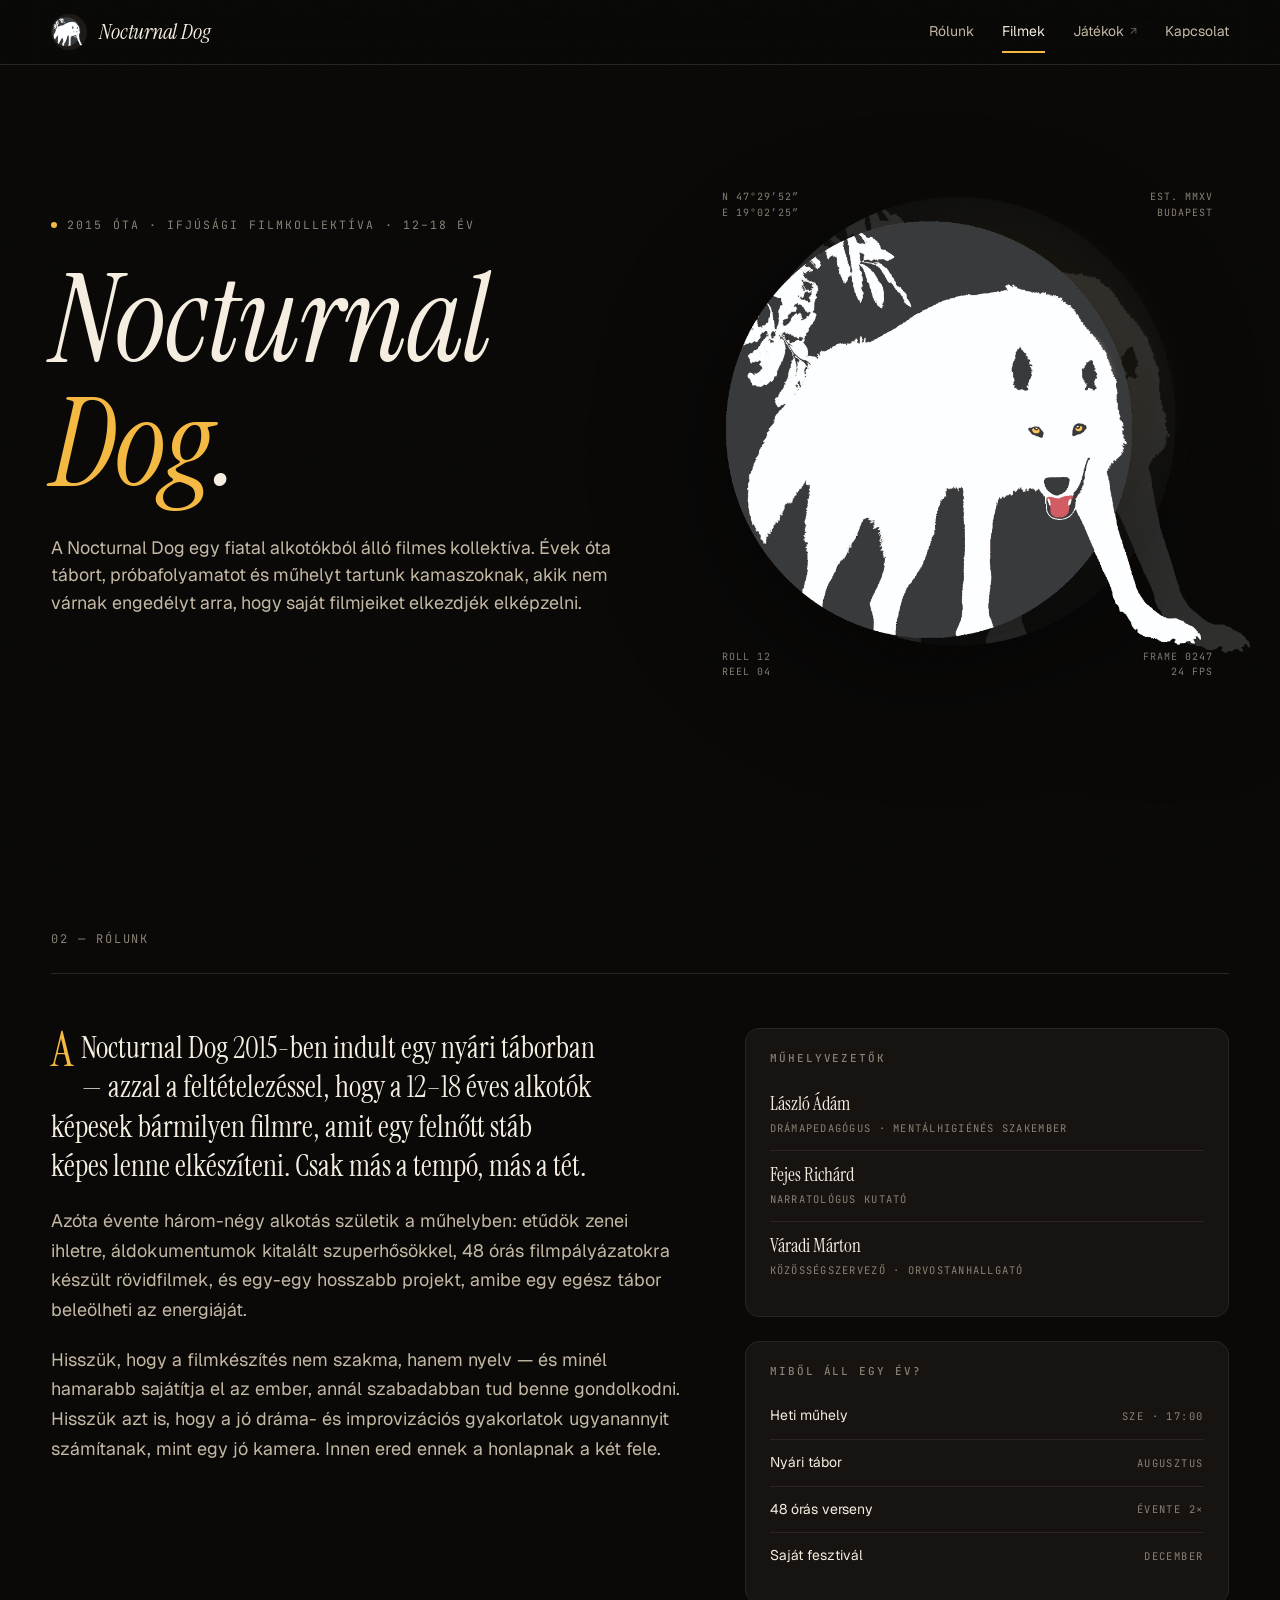
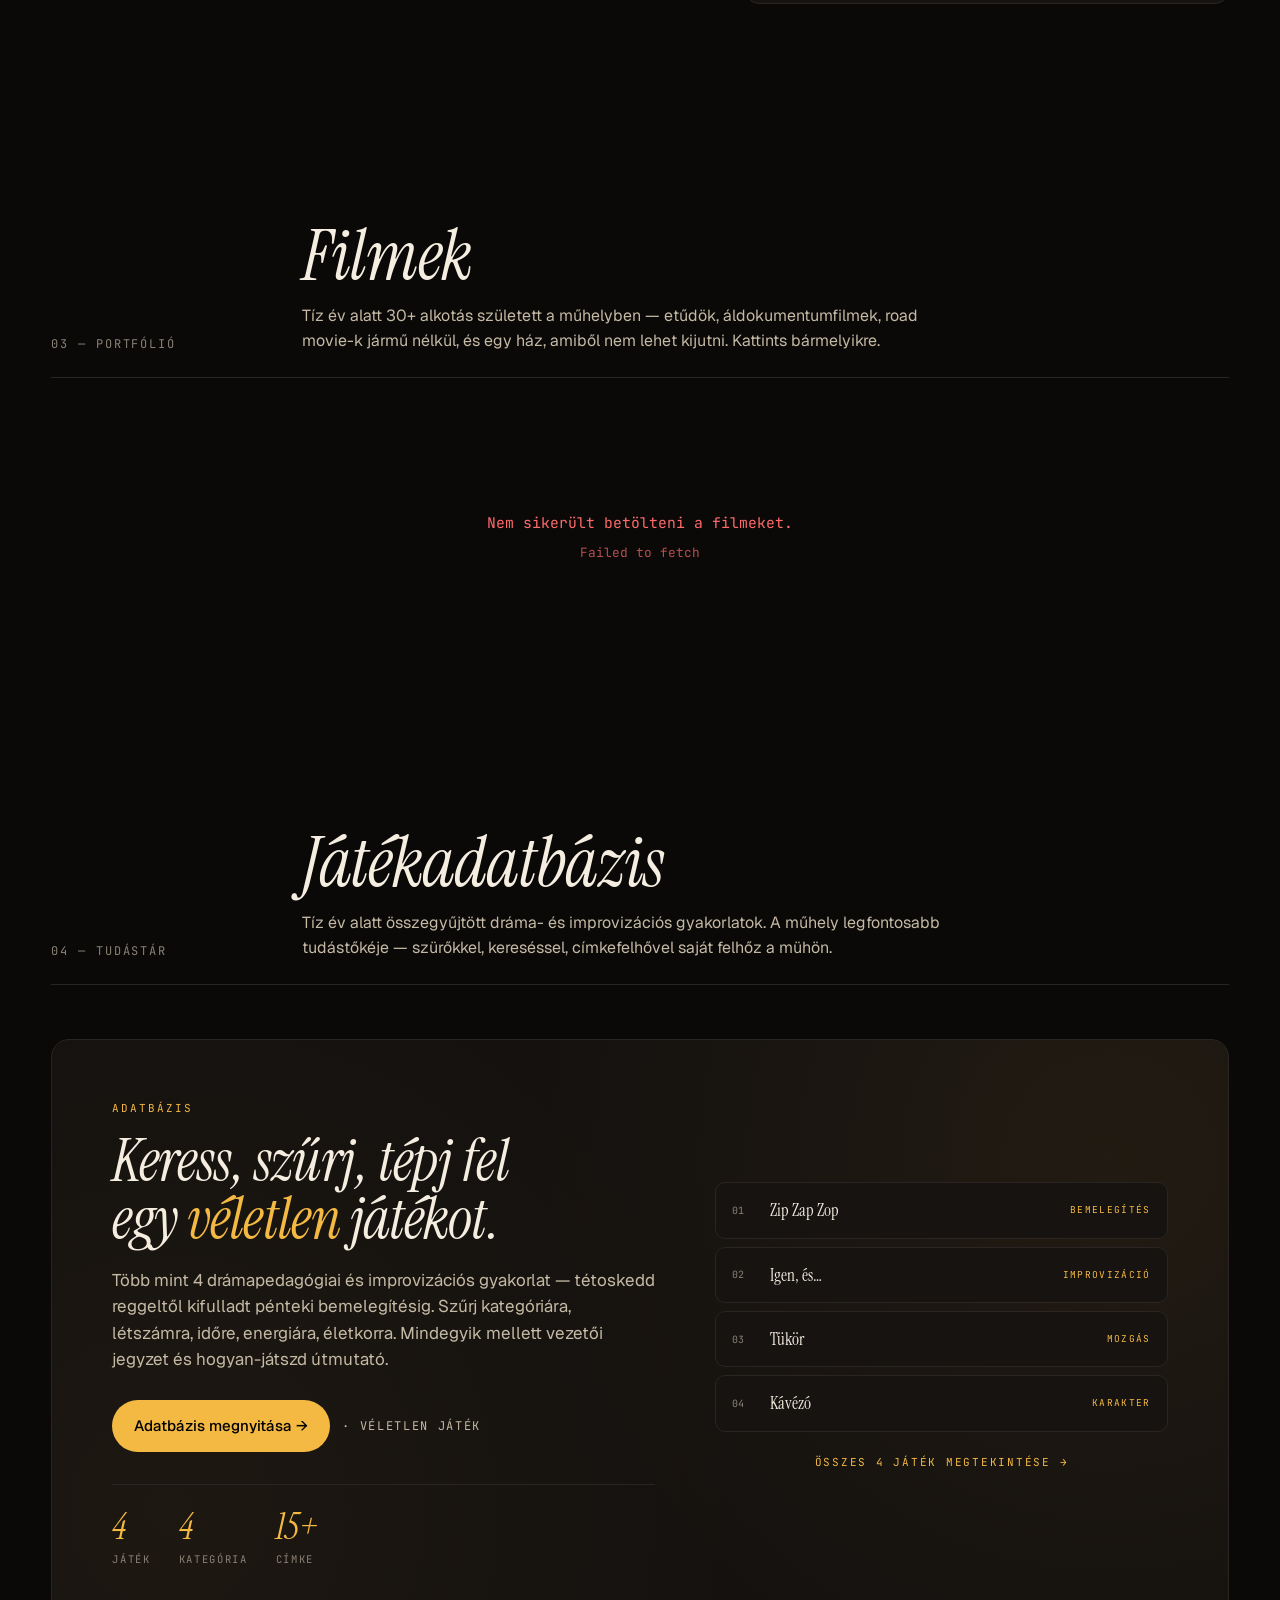
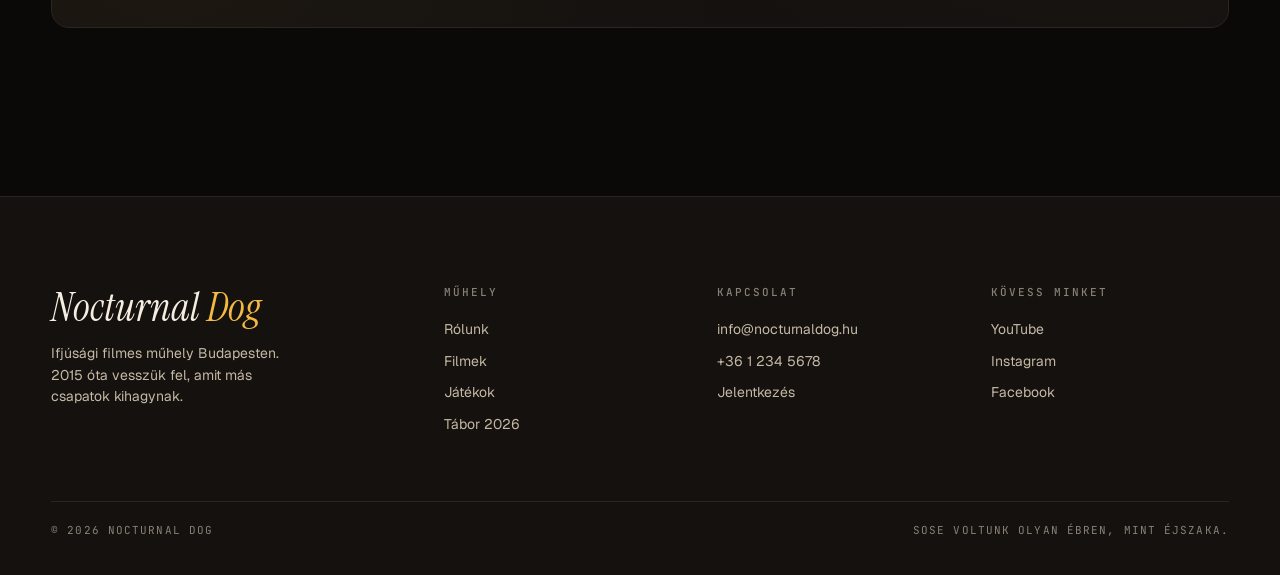
==== index.html @ 24afb711 "Update contact email to info@nocturnaldog.hu https://claude.ai/code/session_01YDAQXJaAxBi4HqR2V1UZDq" ====
<!DOCTYPE html>
<html lang="hu">
<head>
  <meta charset="UTF-8" />
  <meta name="viewport" content="width=device-width, initial-scale=1, viewport-fit=cover" />
  <title>Nocturnal Dog — Ifjúsági Filmes Műhely</title>
  <meta name="description" content="A Nocturnal Dog egy fiatal alkotókból álló ifjúsági filmes kollektíva Budapesten. 2015 óta tábort, próbafolyamatot és műhelyt tartunk 12–18 éves kamaszoknak." />
  <link rel="preconnect" href="https://fonts.googleapis.com" />
  <link rel="preconnect" href="https://fonts.gstatic.com" crossorigin />
  <link href="https://fonts.googleapis.com/css2?family=Instrument+Serif:ital@0;1&family=Geist:wght@400;500;600&family=JetBrains+Mono:wght@400;500&display=swap" rel="stylesheet" />
  <link rel="stylesheet" href="styles.css" />
  <link rel="icon" href="assets/nocturnal_logo.png" type="image/png" />
</head>
<body>
  <header>
    <nav class="nav" aria-label="Fő navigáció">
      <div class="nav-inner">
        <a class="nav-logo" href="#top">
          <img src="assets/nocturnal_logo.png" alt="" width="36" height="36" />
          <span>Nocturnal Dog</span>
        </a>
        <button class="nav-mobile" id="navToggle" aria-label="Menü" aria-expanded="false" aria-controls="navLinks">≡</button>
        <div class="nav-links" id="navLinks">
          <a class="nav-link" href="#rolunk">Rólunk</a>
          <a class="nav-link" href="#filmek">Filmek</a>
          <a class="nav-link" href="jatekok.html">Játékok <span class="nav-ext" aria-hidden="true">↗</span></a>
          <a class="nav-link" href="#kapcsolat">Kapcsolat</a>
        </div>
      </div>
    </nav>
  </header>

  <main>
    <!-- 01 — Címlap -->
    <section class="hero" id="top">
      <div class="hero-bg" aria-hidden="true">
        <div class="moon"></div>
        <img src="assets/nocturnal_logo.png" alt="" />
      </div>
      <div class="hero-grid">
        <div>
          <p class="eyebrow">
            <span class="dot"></span>
            <span>2015 ÓTA · IFJÚSÁGI FILMKOLLEKTÍVA · 12–18 ÉV</span>
          </p>
          <h1>Nocturnal <span class="neon">Dog</span>.</h1>
          <p class="hero-lead">
            A Nocturnal Dog egy fiatal alkotókból álló filmes kollektíva.
            Évek óta tábort, próbafolyamatot és műhelyt tartunk
            kamaszoknak, akik nem várnak engedélyt arra, hogy saját
            filmjeiket elkezdjék elképzelni.
          </p>
        </div>
        <div class="hero-art">
          <div class="moon"></div>
          <img src="assets/nocturnal_logo.png" alt="A Nocturnal Dog logója: fehér farkas borostyán szemekkel egy sötét holdkorongban" />
          <div class="hero-coords tl">N 47°29′52″<br />E 19°02′25″</div>
          <div class="hero-coords tr">EST. MMXV<br />BUDAPEST</div>
          <div class="hero-coords bl">ROLL 12<br />REEL 04</div>
          <div class="hero-coords br">FRAME 0247<br />24 FPS</div>
        </div>
      </div>
    </section>

    <!-- 02 — Rólunk -->
    <section class="section" id="rolunk">
      <header class="section-head">
        <div class="section-num">02 — Rólunk</div>
        <h2 class="visually-hidden">Rólunk</h2>
      </header>

      <div class="about-grid">
        <div class="about-text">
          <p>
            A Nocturnal Dog 2015-ben indult egy nyári táborban — azzal a feltételezéssel,
            hogy a 12–18 éves alkotók képesek bármilyen filmre, amit egy felnőtt
            stáb képes lenne elkészíteni. Csak más a tempó, más a tét.
          </p>
          <p>
            Azóta évente három-négy alkotás születik a műhelyben: etűdök zenei
            ihletre, áldokumentumok kitalált szuperhősökkel, 48 órás filmpályázatokra
            készült rövidfilmek, és egy-egy hosszabb projekt, amibe egy egész tábor
            beleölheti az energiáját.
          </p>
          <p>
            Hisszük, hogy a filmkészítés nem szakma, hanem nyelv — és minél hamarabb
            sajátítja el az ember, annál szabadabban tud benne gondolkodni. Hisszük
            azt is, hogy a jó dráma- és improvizációs gyakorlatok ugyanannyit
            számítanak, mint egy jó kamera. Innen ered ennek a honlapnak a két fele.
          </p>
        </div>

        <div class="about-side">
          <div class="about-card about-card--people">
            <h3>Műhelyvezetők</h3>
            <div class="crew-row">
              <span class="name">László Ádám</span>
              <span class="role">Drámapedagógus · mentálhigiénés szakember</span>
            </div>
            <div class="crew-row">
              <span class="name">Fejes Richárd</span>
              <span class="role">Narratológus kutató</span>
            </div>
            <div class="crew-row">
              <span class="name">Váradi Márton</span>
              <span class="role">Közösségszervező · orvostanhallgató</span>
            </div>
          </div>

          <div class="about-card">
            <h3>Miből áll egy év?</h3>
            <div class="crew-row">
              <span>Heti műhely</span>
              <span class="role">Sze · 17:00</span>
            </div>
            <div class="crew-row">
              <span>Nyári tábor</span>
              <span class="role">Augusztus</span>
            </div>
            <div class="crew-row">
              <span>48 órás verseny</span>
              <span class="role">Évente 2×</span>
            </div>
            <div class="crew-row">
              <span>Saját fesztivál</span>
              <span class="role">December</span>
            </div>
          </div>
        </div>
      </div>
    </section>

    <!-- 03 — Filmek -->
    <section class="section" id="filmek">
      <header class="section-head">
        <div class="section-num">03 — Portfólió</div>
        <div>
          <h2 class="section-title">Filmek</h2>
          <p class="section-sub">
            Tíz év alatt 30+ alkotás született a műhelyben — etűdök, áldokumentumfilmek,
            road movie-k jármű nélkül, és egy ház, amiből nem lehet kijutni. Kattints bármelyikre.
          </p>
        </div>
      </header>

      <div class="films-toolbar" id="filmsToolbar" role="group" aria-label="Szűrés évszám szerint"></div>
      <div class="films-grid" id="filmsGrid"></div>
    </section>

    <!-- 04 — Tudástár / Játékadatbázis teaser -->
    <section class="section" id="jatekok-teaser">
      <header class="section-head">
        <div class="section-num">04 — Tudástár</div>
        <div>
          <h2 class="section-title">Játékadatbázis</h2>
          <p class="section-sub">
            Tíz év alatt összegyűjtött dráma- és improvizációs gyakorlatok. A műhely
            legfontosabb tudástőkéje — szürőkkel, kereséssel, címkefelhővel saját
            felhőz a mühön.
          </p>
        </div>
      </header>

      <div class="games-teaser">
        <div class="games-teaser-body">
          <p class="gt-eyebrow">Adatbázis</p>
          <h3>Keress, szűrj, tépj fel egy <span class="gt-rand">véletlen</span> játékot.</h3>
          <p>
            Több mint 4 drámapedagógiai és improvizációs gyakorlat — tétoskedd reggeltől
            kifulladt pénteki bemelegítésig. Szűrj kategóriára, létszámra, időre, energiára,
            életkorra. Mindegyik mellett vezetői jegyzet és hogyan-játszd útmutató.
          </p>
          <div class="cta-row">
            <a class="cta" href="jatekok.html">Adatbázis megnyitása →</a>
            <a class="cta-secondary" href="jatekok.html?f_sort=random">· Véletlen játék</a>
          </div>
          <div class="games-teaser-stats">
            <div>
              <div class="num">4</div>
              <div class="lbl">játék</div>
            </div>
            <div>
              <div class="num">4</div>
              <div class="lbl">kategória</div>
            </div>
            <div>
              <div class="num">15+</div>
              <div class="lbl">címke</div>
            </div>
          </div>
        </div>

        <div class="games-teaser-preview">
          <a class="gt-row" href="jatekok.html?q=Zip%20Zap%20Zop">
            <span class="num">01</span>
            <span class="title">Zip Zap Zop</span>
            <span class="cat">Bemelegítés</span>
          </a>
          <a class="gt-row" href="jatekok.html?q=Igen%2C%20%C3%A9s">
            <span class="num">02</span>
            <span class="title">Igen, és…</span>
            <span class="cat">Improvizáció</span>
          </a>
          <a class="gt-row" href="jatekok.html?q=T%C3%BCk%C3%B6r">
            <span class="num">03</span>
            <span class="title">Tükör</span>
            <span class="cat">Mozgás</span>
          </a>
          <a class="gt-row" href="jatekok.html?q=K%C3%A1v%C3%A9z%C3%B3">
            <span class="num">04</span>
            <span class="title">Kávézó</span>
            <span class="cat">Karakter</span>
          </a>
          <a class="gt-all" href="jatekok.html">Összes 4 játék megtekintése →</a>
        </div>
      </div>
    </section>
  </main>

  <!-- 05 — Kapcsolat -->
  <footer class="footer" id="kapcsolat">
    <div class="footer-inner">
      <div class="footer-top">
        <div>
          <div class="footer-brand">Nocturnal <span class="accent">Dog</span></div>
          <p class="footer-tagline">
            Ifjúsági filmes műhely Budapesten. 2015 óta vesszük fel,
            amit más csapatok kihagynak.
          </p>
        </div>
        <div>
          <h2 class="footer-h">Műhely</h2>
          <a href="#rolunk">Rólunk</a>
          <a href="#filmek">Filmek</a>
          <a href="jatekok.html">Játékok</a>
          <a href="#">Tábor 2026</a>
        </div>
        <div>
          <h2 class="footer-h">Kapcsolat</h2>
          <a href="mailto:info@nocturnaldog.hu">info@nocturnaldog.hu</a>
          <a href="tel:+3612345678">+36 1 234 5678</a>
          <a href="#">Jelentkezés</a>
        </div>
        <div>
          <h2 class="footer-h">Kövess minket</h2>
          <a href="#" target="_blank" rel="noopener">YouTube</a>
          <a href="#" target="_blank" rel="noopener">Instagram</a>
          <a href="#" target="_blank" rel="noopener">Facebook</a>
        </div>
      </div>
      <div class="footer-bottom">
        <span>© 2026 Nocturnal Dog</span>
        <span>Sose voltunk olyan ébren, mint éjszaka.</span>
      </div>
    </div>
  </footer>

  <script src="data/config.js"></script>
  <script src="main.js"></script>
</body>
</html>
---- styles.css ----
/* Nocturnal Dog — site styles */

/* Static-site utilities (vanilla rebuild of the React prototype) */
html { scroll-behavior: smooth; }
[hidden] { display: none !important; }
.visually-hidden {
  position: absolute;
  width: 1px; height: 1px;
  padding: 0; margin: -1px;
  overflow: hidden;
  clip: rect(0 0 0 0);
  white-space: nowrap;
  border: 0;
}
@media (prefers-reduced-motion: reduce) {
  html { scroll-behavior: auto; }
  *, *::before, *::after { animation-duration: 0.001ms !important; transition-duration: 0.001ms !important; }
}

:root {
  --ink: #f4ede0;
  --ink-dim: #c4b9a4;
  --ink-faint: #8a8175;
  --bg: #0a0908;
  --bg-2: #14110f;
  --bg-3: #1d1916;
  --card: #161311;
  --border: #2a2522;
  --border-strong: #3a342f;
  --accent: #f4b942; /* the wolf's eyes — amber */
  --accent-deep: #c89329;
  --crimson: #b03a3a; /* the tongue */
  --crimson-soft: #d96565;
  --max-w: 1280px;
  --pad: clamp(20px, 4vw, 56px);
  --serif: "Instrument Serif", "Cormorant Garamond", Georgia, serif;
  --sans: "Geist", "Söhne", -apple-system, BlinkMacSystemFont, "Helvetica Neue", sans-serif;
  --mono: "JetBrains Mono", ui-monospace, "SF Mono", Menlo, monospace;
}

/* Theme variants — set on <html data-theme> */
html[data-theme="dusk"] {
  --bg: #1c130f;
  --bg-2: #251a14;
  --bg-3: #2d211a;
  --card: #251a14;
  --border: #3a2a22;
  --border-strong: #4a382e;
  --ink: #f8ecd6;
  --ink-dim: #d6c4a3;
  --ink-faint: #8e7a5c;
  --accent: #f4a942;
}
html[data-theme="paper"] {
  --bg: #f3ece0;
  --bg-2: #ece4d4;
  --bg-3: #e2d8c4;
  --card: #ece4d4;
  --border: #d4c8b0;
  --border-strong: #b8a888;
  --ink: #1a1612;
  --ink-dim: #4a4036;
  --ink-faint: #7a6f60;
  --accent: #b8761c;
  --accent-deep: #8e5b14;
  --crimson: #9a2e2e;
}

* { box-sizing: border-box; }
html, body { margin: 0; padding: 0; }

body {
  font-family: var(--sans);
  background: var(--bg);
  color: var(--ink);
  font-size: 16px;
  line-height: 1.55;
  font-feature-settings: "ss01" on, "cv11" on;
  -webkit-font-smoothing: antialiased;
  text-rendering: optimizeLegibility;
}

/* Subtle film-grain noise overlay */
body::before {
  content: "";
  position: fixed;
  inset: 0;
  pointer-events: none;
  z-index: 1000;
  opacity: 0.04;
  mix-blend-mode: overlay;
  background-image: url("data:image/svg+xml;utf8,<svg xmlns='http://www.w3.org/2000/svg' width='200' height='200'><filter id='n'><feTurbulence baseFrequency='0.9' numOctaves='2'/></filter><rect width='200' height='200' filter='url(%23n)'/></svg>");
}

h1, h2, h3, h4 {
  font-family: var(--serif);
  font-weight: 400;
  line-height: 1.02;
  letter-spacing: -0.01em;
  margin: 0;
  text-wrap: balance;
}

p { margin: 0; text-wrap: pretty; }

a { color: inherit; text-decoration: none; }

button { font-family: inherit; cursor: pointer; }

::selection { background: var(--accent); color: #000; }

/* ───────────────────────── NAV ───────────────────────── */
.nav {
  position: sticky;
  top: 0;
  z-index: 50;
  background: rgba(10, 9, 8, 0.78);
  backdrop-filter: blur(20px) saturate(120%);
  -webkit-backdrop-filter: blur(20px) saturate(120%);
  border-bottom: 1px solid var(--border);
}
html[data-theme="paper"] .nav { background: rgba(243, 236, 224, 0.85); }
html[data-theme="dusk"] .nav { background: rgba(28, 19, 15, 0.85); }

.nav-inner {
  max-width: var(--max-w);
  margin: 0 auto;
  padding: 14px var(--pad);
  display: flex;
  align-items: center;
  gap: 32px;
}
.nav-logo {
  display: flex;
  align-items: center;
  gap: 12px;
  font-family: var(--serif);
  font-style: italic;
  font-size: 22px;
  letter-spacing: -0.01em;
}
.nav-logo img {
  width: 36px;
  height: 36px;
  border-radius: 50%;
  background: var(--bg-3);
  object-fit: cover;
}
.nav-links {
  display: flex;
  gap: 28px;
  margin-left: auto;
  align-items: center;
}
.nav-link {
  font-size: 14px;
  color: var(--ink-dim);
  position: relative;
  padding: 4px 0;
  transition: color 0.2s;
}
.nav-link:hover { color: var(--ink); }
.nav-link.active { color: var(--ink); }
.nav-link.active::after {
  content: "";
  position: absolute;
  bottom: -6px;
  left: 0;
  right: 0;
  height: 1.5px;
  background: var(--accent);
}
.nav-mobile {
  display: none;
  margin-left: auto;
  background: transparent;
  border: 1px solid var(--border-strong);
  color: var(--ink);
  width: 38px;
  height: 38px;
  border-radius: 999px;
  font-size: 20px;
  align-items: center;
  justify-content: center;
  padding: 0;
}

@media (max-width: 720px) {
  .nav-links { display: none; }
  .nav-links.open {
    display: flex;
    flex-direction: column;
    position: absolute;
    left: 0; right: 0; top: 100%;
    background: var(--bg-2);
    padding: 20px var(--pad);
    border-bottom: 1px solid var(--border);
    gap: 16px;
    align-items: flex-start;
  }
  .nav-mobile { display: inline-flex; }
}

/* ───────────────────────── HERO ───────────────────────── */
.hero {
  position: relative;
  padding: clamp(60px, 12vh, 140px) var(--pad) clamp(80px, 14vh, 180px);
  max-width: var(--max-w);
  margin: 0 auto;
  overflow: hidden;
}
.hero-grid {
  display: grid;
  grid-template-columns: 1.05fr 0.95fr;
  gap: clamp(30px, 6vw, 80px);
  align-items: center;
}
@media (max-width: 820px) {
  .hero-grid { grid-template-columns: 1fr; }
  .hero-art { order: -1; }
}

.eyebrow {
  font-family: var(--mono);
  font-size: 11.5px;
  letter-spacing: 0.18em;
  text-transform: uppercase;
  color: var(--ink-faint);
  display: flex;
  align-items: center;
  gap: 10px;
}
.eyebrow .dot {
  width: 6px; height: 6px; background: var(--accent);
  border-radius: 50%; display: inline-block;
}

.hero h1 {
  font-size: clamp(56px, 9.5vw, 132px);
  margin: 24px 0 28px;
  font-style: italic;
}
.hero h1 .neon {
  color: var(--accent);
  font-style: italic;
}
.hero-lead {
  font-size: clamp(17px, 1.4vw, 21px);
  color: var(--ink-dim);
  max-width: 52ch;
  margin-bottom: 36px;
}
.hero-meta {
  display: flex;
  gap: clamp(20px, 4vw, 56px);
  flex-wrap: wrap;
  border-top: 1px solid var(--border);
  padding-top: 24px;
}
.hero-meta > div {
  display: flex; flex-direction: column; gap: 4px;
}
.hero-meta .label {
  font-family: var(--mono);
  font-size: 10.5px;
  letter-spacing: 0.16em;
  text-transform: uppercase;
  color: var(--ink-faint);
}
.hero-meta .val {
  font-family: var(--serif);
  font-size: clamp(28px, 3vw, 40px);
}

.hero-art {
  position: relative;
  aspect-ratio: 1 / 1;
  display: grid;
  place-items: center;
}
.hero-art .moon {
  position: absolute;
  inset: 0;
  background: radial-gradient(circle at 50% 45%, rgba(244,185,66,0.18), transparent 55%);
  filter: blur(20px);
}
.hero-art img {
  width: 100%;
  max-width: 540px;
  height: auto;
  position: relative;
  z-index: 1;
  filter: drop-shadow(0 30px 60px rgba(0,0,0,0.5));
}
html[data-theme="paper"] .hero-art img {
  filter: drop-shadow(0 18px 40px rgba(0,0,0,0.25));
}

.hero-coords {
  position: absolute;
  font-family: var(--mono);
  font-size: 10px;
  letter-spacing: 0.1em;
  color: var(--ink-faint);
}
.hero-coords.tl { top: 16px; left: 16px; }
.hero-coords.tr { top: 16px; right: 16px; text-align: right; }
.hero-coords.bl { bottom: 16px; left: 16px; }
.hero-coords.br { bottom: 16px; right: 16px; text-align: right; }

.hero-marquee {
  margin-top: clamp(40px, 8vh, 100px);
  border-top: 1px solid var(--border);
  border-bottom: 1px solid var(--border);
  overflow: hidden;
  white-space: nowrap;
  font-family: var(--serif);
  font-style: italic;
  font-size: clamp(28px, 5vw, 56px);
  line-height: 1.2;
  padding: 10px 0;
}
.hero-marquee-track {
  display: inline-block;
  padding-right: 60px;
  animation: marquee 60s linear infinite;
}
.hero-marquee .star {
  color: var(--accent);
  margin: 0 24px;
  font-size: 0.6em;
  vertical-align: middle;
}
@keyframes marquee {
  from { transform: translateX(0); }
  to { transform: translateX(-50%); }
}

/* ───────────────────────── SECTION ───────────────────────── */
.section {
  padding: clamp(70px, 12vh, 140px) var(--pad);
  max-width: var(--max-w);
  margin: 0 auto;
  scroll-margin-top: 70px;
}
.section-head {
  display: grid;
  grid-template-columns: 200px 1fr;
  gap: clamp(20px, 4vw, 56px);
  margin-bottom: clamp(40px, 6vh, 72px);
  align-items: end;
  border-bottom: 1px solid var(--border);
  padding-bottom: 24px;
}
@media (max-width: 720px) {
  .section-head { grid-template-columns: 1fr; gap: 12px; }
}
.section-num {
  font-family: var(--mono);
  font-size: 12px;
  letter-spacing: 0.16em;
  color: var(--ink-faint);
  text-transform: uppercase;
}
.section-title {
  font-size: clamp(40px, 5.5vw, 72px);
  font-style: italic;
}
.section-sub {
  font-size: 16px;
  color: var(--ink-dim);
  max-width: 60ch;
  margin-top: 12px;
}

/* ───────────────────────── ABOUT ───────────────────────── */
.about-grid {
  display: grid;
  grid-template-columns: 1.3fr 1fr;
  gap: clamp(30px, 5vw, 70px);
}
@media (max-width: 820px) { .about-grid { grid-template-columns: 1fr; } }

.about-text p {
  font-size: 18px;
  line-height: 1.65;
  color: var(--ink-dim);
  margin-bottom: 20px;
}
.about-text p:first-child {
  font-family: var(--serif);
  font-size: clamp(22px, 2.4vw, 30px);
  line-height: 1.32;
  color: var(--ink);
  text-wrap: balance;
}
.about-text p:first-child::first-letter {
  font-size: 1.6em;
  float: left;
  line-height: 0.9;
  padding-right: 8px;
  color: var(--accent);
}

.about-side {
  display: flex;
  flex-direction: column;
  gap: 24px;
}
.about-card {
  background: var(--card);
  border: 1px solid var(--border);
  border-radius: 14px;
  padding: 24px;
}
.about-card h3 {
  font-family: var(--mono);
  font-size: 11px;
  letter-spacing: 0.18em;
  text-transform: uppercase;
  color: var(--ink-faint);
  margin-bottom: 16px;
  font-weight: 500;
}
.about-stats {
  display: grid;
  grid-template-columns: repeat(3, 1fr);
  gap: 18px;
  margin-top: 36px;
  border-top: 1px solid var(--border);
  padding-top: 28px;
}
.about-stat .num {
  font-family: var(--serif);
  font-style: italic;
  font-size: clamp(36px, 4vw, 52px);
  line-height: 1;
  color: var(--accent);
}
.about-stat .label {
  font-family: var(--mono);
  font-size: 10.5px;
  letter-spacing: 0.16em;
  text-transform: uppercase;
  color: var(--ink-faint);
  margin-top: 8px;
}
.crew-row {
  display: flex;
  justify-content: space-between;
  padding: 12px 0;
  border-bottom: 1px solid var(--border);
  font-size: 14px;
  gap: 12px;
  align-items: center;
}
.crew-row:last-child { border-bottom: none; }
.crew-row .role {
  font-family: var(--mono);
  font-size: 10.5px;
  color: var(--ink-faint);
  letter-spacing: 0.14em;
  text-transform: uppercase;
  text-align: right;
}
/* Workshop leaders — stack name above role so long titles can breathe */
.about-card--people .crew-row {
  flex-direction: column;
  align-items: flex-start;
  gap: 6px;
  padding: 14px 0;
}
.about-card--people .crew-row .name {
  font-family: var(--serif);
  font-size: 19px;
  line-height: 1.1;
  color: var(--ink);
}
.about-card--people .crew-row .role {
  text-align: left;
  text-transform: uppercase;
  line-height: 1.45;
  letter-spacing: 0.12em;
}

/* ───────────────────────── FILMS ───────────────────────── */
.films-toolbar {
  display: flex;
  flex-wrap: wrap;
  gap: 12px;
  align-items: center;
  margin-bottom: 32px;
}
.chip {
  background: transparent;
  border: 1px solid var(--border);
  color: var(--ink-dim);
  border-radius: 999px;
  padding: 7px 16px;
  font-size: 13px;
  font-family: inherit;
  transition: all 0.2s;
  display: inline-flex;
  align-items: center;
  gap: 6px;
}
.chip:hover { color: var(--ink); border-color: var(--border-strong); }
.chip.active {
  background: var(--ink);
  color: var(--bg);
  border-color: var(--ink);
}
.chip-count {
  font-family: var(--mono);
  font-size: 10.5px;
  opacity: 0.55;
}
.chip.active .chip-count { opacity: 0.8; }

.films-grid {
  display: grid;
  grid-template-columns: repeat(auto-fill, minmax(280px, 1fr));
  gap: 22px;
}
.films-status {
  grid-column: 1 / -1;
  padding: 48px 24px;
  text-align: center;
  color: var(--ink-dim);
  font-family: "JetBrains Mono", ui-monospace, monospace;
  font-size: 0.92rem;
}
.films-status--error {
  color: #ff6b6b;
}
.films-status-msg { margin: 0; }
.films-status-detail {
  margin: 8px 0 0;
  font-size: 0.8rem;
  opacity: 0.7;
  word-break: break-word;
}
.film-card {
  background: transparent;
  border: 0;
  text-align: left;
  padding: 0;
  display: flex;
  flex-direction: column;
  gap: 14px;
  cursor: pointer;
  color: inherit;
  font: inherit;
  transition: transform 0.3s;
}
.film-card:hover { transform: translateY(-3px); }
.film-thumb {
  position: relative;
  aspect-ratio: 16 / 9;
  background: var(--bg-3);
  border-radius: 8px;
  overflow: hidden;
  border: 1px solid var(--border);
}
.film-thumb img {
  width: 100%; height: 100%;
  object-fit: cover;
  display: block;
  transition: transform 0.6s, filter 0.4s;
  filter: saturate(0.85) contrast(1.05);
}
.film-card:hover .film-thumb img { transform: scale(1.04); }
.film-thumb .play {
  position: absolute;
  inset: 0;
  display: grid;
  place-items: center;
  opacity: 0;
  transition: opacity 0.2s;
  background: rgba(0,0,0,0.35);
}
.film-card:hover .film-thumb .play { opacity: 1; }
.film-thumb .play span {
  width: 56px; height: 56px;
  border-radius: 50%;
  background: var(--accent);
  display: grid;
  place-items: center;
  color: #000;
  font-size: 20px;
  padding-left: 4px;
}
.film-thumb .block-tag {
  position: absolute;
  top: 10px; left: 10px;
  background: rgba(0,0,0,0.6);
  backdrop-filter: blur(8px);
  font-family: var(--mono);
  font-size: 10px;
  letter-spacing: 0.12em;
  text-transform: uppercase;
  padding: 5px 9px;
  border-radius: 4px;
  color: var(--ink);
}
.film-thumb .duration {
  position: absolute;
  bottom: 10px; right: 10px;
  background: rgba(0,0,0,0.6);
  backdrop-filter: blur(8px);
  font-family: var(--mono);
  font-size: 11px;
  padding: 4px 8px;
  border-radius: 4px;
  color: var(--ink);
}
.film-meta {
  display: flex;
  justify-content: space-between;
  align-items: baseline;
  font-family: var(--mono);
  font-size: 11px;
  letter-spacing: 0.1em;
  color: var(--ink-faint);
  text-transform: uppercase;
}
.film-title {
  font-family: var(--serif);
  font-size: 22px;
  line-height: 1.15;
}
.film-desc {
  font-size: 13.5px;
  color: var(--ink-dim);
  line-height: 1.5;
  display: -webkit-box;
  -webkit-line-clamp: 2;
  -webkit-box-orient: vertical;
  overflow: hidden;
}

/* MODAL */
.modal-back {
  position: fixed;
  inset: 0;
  background: rgba(0,0,0,0.78);
  z-index: 100;
  display: grid;
  place-items: center;
  padding: 20px;
  backdrop-filter: blur(6px);
  animation: fadein 0.2s ease-out;
}
@keyframes fadein {
  from { opacity: 0; }
  to { opacity: 1; }
}
.modal {
  background: var(--bg-2);
  border: 1px solid var(--border);
  border-radius: 14px;
  max-width: 900px;
  width: 100%;
  max-height: 90vh;
  overflow-y: auto;
  position: relative;
  animation: modalIn 0.3s ease-out;
}
@keyframes modalIn {
  from { opacity: 0; transform: translateY(10px) scale(0.99); }
  to { opacity: 1; transform: none; }
}
.modal-close {
  position: absolute;
  top: 14px;
  right: 14px;
  z-index: 5;
  background: rgba(0,0,0,0.7);
  color: var(--ink);
  border: 1px solid var(--border-strong);
  width: 36px;
  height: 36px;
  border-radius: 999px;
  font-size: 18px;
  line-height: 1;
  display: grid;
  place-items: center;
}
.modal-close:hover { background: var(--accent); color: #000; border-color: var(--accent); }

.modal-video {
  width: 100%;
  aspect-ratio: 16 / 9;
  background: #000;
  border-bottom: 1px solid var(--border);
  border-radius: 14px 14px 0 0;
  overflow: hidden;
}
.modal-video iframe {
  width: 100%; height: 100%; border: 0;
}
.modal-body {
  padding: 32px clamp(20px, 4vw, 40px);
}
.modal-tags {
  display: flex;
  gap: 16px;
  flex-wrap: wrap;
  font-family: var(--mono);
  font-size: 11px;
  letter-spacing: 0.14em;
  text-transform: uppercase;
  color: var(--ink-faint);
  margin-bottom: 12px;
}
.modal-tags .accent { color: var(--accent); }
.modal-body h2 {
  font-size: clamp(28px, 4vw, 44px);
  font-style: italic;
  margin-bottom: 20px;
}
.modal-body .lead {
  font-size: 16px;
  color: var(--ink-dim);
  line-height: 1.65;
  margin-bottom: 24px;
}

/* ───────────────────────── GAMES ───────────────────────── */
.games-tools {
  display: grid;
  grid-template-columns: 1fr 280px;
  gap: 14px;
  margin-bottom: 24px;
}
@media (max-width: 720px) { .games-tools { grid-template-columns: 1fr; } }

.search-box {
  position: relative;
  display: flex;
  align-items: center;
}
.search-box .icon {
  position: absolute;
  left: 16px;
  color: var(--ink-faint);
  pointer-events: none;
}
.search-input {
  width: 100%;
  background: var(--card);
  border: 1px solid var(--border);
  color: var(--ink);
  padding: 14px 16px 14px 46px;
  border-radius: 10px;
  font: inherit;
  font-size: 15px;
  transition: border-color 0.2s, background 0.2s;
}
.search-input:focus {
  outline: none;
  border-color: var(--accent);
  background: var(--bg-3);
}
.search-input::placeholder { color: var(--ink-faint); }

.random-btn {
  background: var(--accent);
  color: #000;
  border: 0;
  border-radius: 10px;
  padding: 14px 20px;
  font: inherit;
  font-weight: 500;
  font-size: 14px;
  display: flex;
  align-items: center;
  justify-content: center;
  gap: 10px;
  transition: background 0.2s;
}
.random-btn:hover { background: #ffce5e; }

.games-layout {
  display: grid;
  grid-template-columns: 280px 1fr;
  gap: clamp(20px, 3vw, 36px);
  align-items: start;
}
@media (max-width: 880px) { .games-layout { grid-template-columns: 1fr; } }

.filter-sidebar {
  position: sticky;
  top: 86px;
  display: flex;
  flex-direction: column;
  gap: 22px;
  max-height: calc(100vh - 110px);
  overflow-y: auto;
  padding-right: 8px;
}
@media (max-width: 880px) {
  .filter-sidebar { position: static; max-height: none; }
}
.filter-group h4 {
  font-family: var(--mono);
  font-size: 11px;
  letter-spacing: 0.18em;
  text-transform: uppercase;
  color: var(--ink-faint);
  font-weight: 500;
  margin-bottom: 12px;
  display: flex;
  justify-content: space-between;
}
.filter-group h4 .reset {
  cursor: pointer;
  text-transform: lowercase;
  letter-spacing: 0;
  font-family: var(--sans);
  font-size: 11px;
  color: var(--accent);
}
.filter-group h4 .reset:hover { text-decoration: underline; }

.filter-pills {
  display: flex;
  flex-wrap: wrap;
  gap: 7px;
}
.filter-pill {
  background: transparent;
  border: 1px solid var(--border);
  border-radius: 6px;
  padding: 6px 11px;
  font-size: 12.5px;
  color: var(--ink-dim);
  font-family: inherit;
  transition: all 0.15s;
}
.filter-pill:hover { color: var(--ink); border-color: var(--border-strong); }
.filter-pill.active {
  background: var(--accent);
  color: #000;
  border-color: var(--accent);
}

.games-results-header {
  display: flex;
  justify-content: space-between;
  align-items: baseline;
  margin-bottom: 16px;
  font-family: var(--mono);
  font-size: 12px;
  letter-spacing: 0.12em;
  text-transform: uppercase;
  color: var(--ink-faint);
}
.games-results-header .count {
  color: var(--ink);
}
.games-results-header .accent { color: var(--accent); }

.games-list {
  display: flex;
  flex-direction: column;
  border-top: 1px solid var(--border);
}
.game-row {
  display: grid;
  grid-template-columns: 60px 1fr 80px 80px 24px;
  align-items: center;
  gap: 16px;
  padding: 18px 8px;
  border-bottom: 1px solid var(--border);
  cursor: pointer;
  transition: background 0.15s, padding-left 0.2s;
  background: transparent;
  border: none;
  border-bottom: 1px solid var(--border);
  text-align: left;
  font: inherit;
  color: inherit;
  width: 100%;
}
.game-row:hover {
  background: var(--bg-2);
  padding-left: 16px;
}
.game-row .gid {
  font-family: var(--mono);
  font-size: 11px;
  color: var(--ink-faint);
}
.game-row .gtitle h4 {
  font-family: var(--serif);
  font-size: 22px;
  line-height: 1.15;
  font-weight: 400;
  margin-bottom: 4px;
  color: var(--ink);
}
.game-row .gtitle .gtags {
  font-size: 13px;
  color: var(--ink-dim);
  display: -webkit-box;
  -webkit-line-clamp: 1;
  -webkit-box-orient: vertical;
  overflow: hidden;
}
.game-row .gtitle .gcat {
  display: inline-flex;
  font-family: var(--mono);
  font-size: 10.5px;
  letter-spacing: 0.14em;
  text-transform: uppercase;
  color: var(--accent);
  margin-right: 10px;
}
.game-row .gmeta {
  font-family: var(--mono);
  font-size: 11.5px;
  color: var(--ink-dim);
  display: flex;
  flex-direction: column;
  gap: 2px;
  text-align: right;
}
.game-row .gmeta .lbl {
  font-size: 9.5px;
  letter-spacing: 0.12em;
  text-transform: uppercase;
  color: var(--ink-faint);
}
.game-row .arrow {
  color: var(--ink-faint);
  text-align: right;
  font-size: 18px;
  transition: transform 0.2s, color 0.2s;
}
.game-row:hover .arrow {
  color: var(--accent);
  transform: translateX(4px);
}
.energy-bar {
  display: inline-flex;
  gap: 2px;
}
.energy-bar i {
  width: 4px;
  height: 12px;
  background: var(--border-strong);
  border-radius: 1px;
}
.energy-bar i.on { background: var(--accent); }

@media (max-width: 720px) {
  .game-row {
    grid-template-columns: 1fr auto;
    grid-template-rows: auto auto;
    gap: 8px 16px;
  }
  .game-row .gid { display: none; }
  .game-row .arrow { display: none; }
  .game-row .gmeta {
    grid-column: 2;
    align-items: flex-end;
  }
}

/* GAME DRAWER */
.drawer-back {
  position: fixed;
  inset: 0;
  background: rgba(0,0,0,0.55);
  z-index: 100;
  animation: fadein 0.2s ease-out;
}
.drawer {
  position: fixed;
  top: 0;
  right: 0;
  bottom: 0;
  width: min(640px, 100vw);
  background: var(--bg);
  border-left: 1px solid var(--border);
  z-index: 101;
  overflow-y: auto;
  animation: drawerIn 0.3s ease-out;
}
@keyframes drawerIn {
  from { transform: translateX(40px); opacity: 0; }
  to { transform: none; opacity: 1; }
}
.drawer-head {
  padding: 24px clamp(20px, 4vw, 40px);
  border-bottom: 1px solid var(--border);
  display: flex;
  justify-content: space-between;
  align-items: center;
  position: sticky;
  top: 0;
  background: var(--bg);
  z-index: 5;
}
.drawer-head .crumb {
  font-family: var(--mono);
  font-size: 11px;
  letter-spacing: 0.14em;
  text-transform: uppercase;
  color: var(--ink-faint);
}
.drawer-head .crumb .accent { color: var(--accent); }
.drawer-close {
  background: transparent;
  border: 1px solid var(--border-strong);
  color: var(--ink);
  width: 36px;
  height: 36px;
  border-radius: 999px;
  font-size: 16px;
  display: grid;
  place-items: center;
}
.drawer-close:hover { background: var(--accent); color: #000; border-color: var(--accent); }
.drawer-body {
  padding: 32px clamp(20px, 4vw, 40px) 60px;
}
.drawer-body h2 {
  font-size: clamp(32px, 4.5vw, 52px);
  font-style: italic;
  margin-bottom: 18px;
}
.drawer-summary {
  font-family: var(--serif);
  font-size: 20px;
  line-height: 1.45;
  color: var(--ink);
  margin-bottom: 28px;
  text-wrap: pretty;
}
.drawer-stats {
  display: grid;
  grid-template-columns: repeat(4, 1fr);
  gap: 12px;
  margin-bottom: 32px;
  border-top: 1px solid var(--border);
  border-bottom: 1px solid var(--border);
  padding: 20px 0;
}
@media (max-width: 520px) { .drawer-stats { grid-template-columns: repeat(2, 1fr); } }
.drawer-stat .lbl {
  font-family: var(--mono);
  font-size: 9.5px;
  letter-spacing: 0.16em;
  text-transform: uppercase;
  color: var(--ink-faint);
  margin-bottom: 6px;
}
.drawer-stat .val {
  font-family: var(--serif);
  font-style: italic;
  font-size: 22px;
}
.drawer-block {
  margin-bottom: 32px;
}
.drawer-block h3 {
  font-family: var(--mono);
  font-size: 11px;
  font-weight: 500;
  letter-spacing: 0.18em;
  text-transform: uppercase;
  color: var(--accent);
  margin-bottom: 14px;
}
.drawer-block p {
  font-size: 16px;
  line-height: 1.65;
  color: var(--ink);
}
.drawer-tags {
  display: flex;
  flex-wrap: wrap;
  gap: 6px;
}
.drawer-tags span {
  background: var(--card);
  border: 1px solid var(--border);
  padding: 4px 10px;
  border-radius: 999px;
  font-size: 12px;
  color: var(--ink-dim);
}

/* ───────────────────────── FOOTER ───────────────────────── */
.footer {
  background: var(--bg-2);
  border-top: 1px solid var(--border);
  padding: clamp(60px, 10vh, 100px) var(--pad) 36px;
  margin-top: 60px;
}
.footer-inner {
  max-width: var(--max-w);
  margin: 0 auto;
}
.footer-top {
  display: grid;
  grid-template-columns: 1.5fr 1fr 1fr 1fr;
  gap: 36px;
  margin-bottom: 60px;
}
@media (max-width: 720px) { .footer-top { grid-template-columns: 1fr 1fr; } }
.footer-brand {
  font-family: var(--serif);
  font-style: italic;
  font-size: 40px;
  line-height: 1;
  margin-bottom: 16px;
}
.footer-brand .accent { color: var(--accent); }
.footer-tagline {
  font-size: 14px;
  color: var(--ink-dim);
  max-width: 30ch;
}
.footer h5,
.footer-h {
  font-family: var(--mono);
  font-size: 11px;
  letter-spacing: 0.18em;
  text-transform: uppercase;
  color: var(--ink-faint);
  margin-bottom: 16px;
  font-weight: 500;
}
.footer a {
  display: block;
  padding: 5px 0;
  font-size: 14px;
  color: var(--ink-dim);
}
.footer a:hover { color: var(--accent); }
.footer-bottom {
  border-top: 1px solid var(--border);
  padding-top: 20px;
  display: flex;
  justify-content: space-between;
  font-family: var(--mono);
  font-size: 11px;
  letter-spacing: 0.1em;
  color: var(--ink-faint);
  text-transform: uppercase;
  flex-wrap: wrap;
  gap: 10px;
}

/* ───────────────────────── UTIL ───────────────────────── */
.empty-state {
  padding: 60px 20px;
  text-align: center;
  color: var(--ink-faint);
}
.empty-state h4 {
  font-family: var(--serif);
  font-style: italic;
  font-size: 32px;
  color: var(--ink);
  margin-bottom: 12px;
}
/* ───────────────────────── GAMES PAGE — dedicated engine ───────────────────────── */

.gp-page {
  min-height: 100vh;
  display: flex;
  flex-direction: column;
}

/* Slim nav */
.gp-nav {
  position: sticky;
  top: 0;
  z-index: 60;
  background: rgba(10, 9, 8, 0.9);
  backdrop-filter: blur(20px) saturate(120%);
  -webkit-backdrop-filter: blur(20px) saturate(120%);
  border-bottom: 1px solid var(--border);
}
html[data-theme="paper"] .gp-nav { background: rgba(243, 236, 224, 0.92); }
.gp-nav-inner {
  max-width: 1480px;
  margin: 0 auto;
  padding: 12px var(--pad);
  display: flex;
  align-items: center;
  gap: 24px;
}
.gp-brand {
  display: flex;
  align-items: center;
  gap: 10px;
  font-family: var(--serif);
  font-style: italic;
  font-size: 19px;
}
.gp-brand img {
  width: 30px; height: 30px;
  border-radius: 50%;
  background: var(--bg-3);
}
.gp-crumb {
  font-family: var(--mono);
  font-size: 11px;
  letter-spacing: 0.16em;
  text-transform: uppercase;
  color: var(--ink-faint);
}
.gp-crumb .accent { color: var(--accent); }
.gp-nav-links {
  margin-left: auto;
  display: flex;
  gap: 24px;
  align-items: center;
}
.gp-nav-links a {
  font-size: 13.5px;
  color: var(--ink-dim);
  transition: color 0.2s;
}
.gp-nav-links a:hover { color: var(--ink); }
@media (max-width: 720px) {
  .gp-nav-links { gap: 14px; }
  .gp-nav-links a:not(.gp-back) { display: none; }
}

/* Hero */
.gp-hero {
  padding: clamp(40px, 7vh, 80px) var(--pad) 28px;
  max-width: 1480px;
  margin: 0 auto;
  width: 100%;
}
.gp-eyebrow {
  font-family: var(--mono);
  font-size: 11.5px;
  letter-spacing: 0.18em;
  text-transform: uppercase;
  color: var(--ink-faint);
  margin-bottom: 18px;
  display: flex;
  align-items: center;
  gap: 10px;
}
.gp-eyebrow .dot {
  width: 6px; height: 6px;
  background: var(--accent);
  border-radius: 50%;
}
.gp-title {
  font-family: var(--serif);
  font-style: italic;
  font-size: clamp(52px, 7vw, 96px);
  line-height: 0.98;
  letter-spacing: -0.015em;
  margin-bottom: 18px;
}
.gp-lead {
  font-size: clamp(16px, 1.3vw, 19px);
  color: var(--ink-dim);
  max-width: 60ch;
  margin-bottom: 32px;
  line-height: 1.55;
}

/* Big search bar */
.gp-search {
  display: grid;
  grid-template-columns: 1fr auto auto;
  gap: 10px;
  margin-bottom: 18px;
}
@media (max-width: 640px) {
  .gp-search {
    grid-template-columns: 1fr auto;
  }
  .gp-search .clear-btn { grid-column: 1 / -1; }
}
.gp-search-box {
  position: relative;
}
.gp-search-box .icon {
  position: absolute;
  left: 22px;
  top: 50%;
  transform: translateY(-50%);
  color: var(--ink-faint);
  font-size: 22px;
  pointer-events: none;
}
.gp-search-input {
  width: 100%;
  background: var(--card);
  border: 1px solid var(--border);
  color: var(--ink);
  padding: 22px 22px 22px 58px;
  border-radius: 14px;
  font: inherit;
  font-size: clamp(16px, 1.4vw, 20px);
  font-family: var(--serif);
  font-style: italic;
  transition: border-color 0.2s, background 0.2s, box-shadow 0.2s;
}
.gp-search-input:focus {
  outline: none;
  border-color: var(--accent);
  background: var(--bg-3);
  box-shadow: 0 0 0 4px rgba(244, 185, 66, 0.1);
}
.gp-search-input::placeholder {
  color: var(--ink-faint);
  font-style: italic;
}
.gp-search .icon-btn {
  background: var(--card);
  border: 1px solid var(--border);
  color: var(--ink);
  border-radius: 14px;
  font-family: inherit;
  font-size: 14px;
  padding: 0 22px;
  display: flex;
  align-items: center;
  gap: 8px;
  transition: all 0.2s;
}
.gp-search .icon-btn:hover {
  background: var(--bg-3);
  border-color: var(--border-strong);
}
.gp-search .primary-btn {
  background: var(--accent);
  border: 1px solid var(--accent);
  color: #000;
  font-weight: 500;
}
.gp-search .primary-btn:hover {
  background: #ffce5e;
  border-color: #ffce5e;
}

/* Stats row */
.gp-stats {
  display: flex;
  flex-wrap: wrap;
  gap: clamp(18px, 4vw, 48px);
  padding-top: 16px;
  border-top: 1px solid var(--border);
  font-family: var(--mono);
  font-size: 11.5px;
  letter-spacing: 0.14em;
  text-transform: uppercase;
  color: var(--ink-faint);
}
.gp-stats b {
  font-family: var(--serif);
  font-style: italic;
  font-size: 22px;
  font-weight: 400;
  color: var(--ink);
  letter-spacing: 0;
  text-transform: none;
  margin-right: 8px;
  vertical-align: -2px;
}
.gp-stats .accent b { color: var(--accent); }

/* Toolbar */
.gp-toolbar {
  border-top: 1px solid var(--border);
  border-bottom: 1px solid var(--border);
  background: var(--bg-2);
  position: sticky;
  top: 56px;
  z-index: 40;
}
.gp-toolbar-inner {
  max-width: 1480px;
  margin: 0 auto;
  padding: 12px var(--pad);
  display: flex;
  align-items: center;
  gap: 14px;
  flex-wrap: wrap;
}
.gp-toolbar .pill-group {
  display: flex;
  align-items: center;
  gap: 6px;
}
.gp-toolbar .pill-group .lbl {
  font-family: var(--mono);
  font-size: 10.5px;
  letter-spacing: 0.16em;
  text-transform: uppercase;
  color: var(--ink-faint);
  margin-right: 4px;
}
.gp-select {
  background: transparent;
  border: 1px solid var(--border);
  color: var(--ink);
  font: inherit;
  font-size: 13px;
  padding: 6px 28px 6px 12px;
  border-radius: 6px;
  appearance: none;
  background-image: linear-gradient(45deg, transparent 50%, var(--ink-faint) 50%),
                    linear-gradient(135deg, var(--ink-faint) 50%, transparent 50%);
  background-position: calc(100% - 14px) 50%, calc(100% - 9px) 50%;
  background-size: 5px 5px, 5px 5px;
  background-repeat: no-repeat;
  cursor: pointer;
}
.gp-select:hover { border-color: var(--border-strong); }
.view-toggle {
  display: inline-flex;
  border: 1px solid var(--border);
  border-radius: 6px;
  overflow: hidden;
}
.view-toggle button {
  background: transparent;
  border: none;
  color: var(--ink-dim);
  padding: 6px 10px;
  font-size: 13px;
  cursor: pointer;
  font-family: inherit;
}
.view-toggle button:not(:last-child) {
  border-right: 1px solid var(--border);
}
.view-toggle button.active {
  background: var(--ink);
  color: var(--bg);
}
.gp-toolbar .right {
  margin-left: auto;
  font-family: var(--mono);
  font-size: 11.5px;
  letter-spacing: 0.14em;
  text-transform: uppercase;
  color: var(--ink-faint);
  display: flex;
  gap: 16px;
  align-items: center;
}
.gp-toolbar .right .count {
  color: var(--ink);
}
.active-filter-chip {
  display: inline-flex;
  align-items: center;
  gap: 6px;
  background: var(--accent);
  color: #000;
  font-size: 12px;
  padding: 4px 6px 4px 10px;
  border-radius: 4px;
  font-family: var(--sans);
  text-transform: none;
  letter-spacing: 0;
}
.active-filter-chip button {
  background: transparent;
  border: 0;
  color: #000;
  width: 16px; height: 16px;
  border-radius: 4px;
  cursor: pointer;
  display: grid;
  place-items: center;
  font-size: 14px;
  line-height: 1;
}
.active-filter-chip button:hover { background: rgba(0,0,0,0.15); }

/* Main layout */
.gp-main {
  max-width: 1480px;
  margin: 0 auto;
  padding: 28px var(--pad) 80px;
  display: grid;
  grid-template-columns: 280px 1fr;
  gap: clamp(20px, 3vw, 40px);
  width: 100%;
}
@media (max-width: 900px) {
  .gp-main { grid-template-columns: 1fr; }
  .gp-sidebar { position: static !important; max-height: none !important; }
}

.gp-sidebar {
  position: sticky;
  top: 116px;
  align-self: start;
  max-height: calc(100vh - 130px);
  overflow-y: auto;
  padding-right: 6px;
  display: flex;
  flex-direction: column;
  gap: 24px;
}
.gp-sidebar::-webkit-scrollbar { width: 5px; }
.gp-sidebar::-webkit-scrollbar-thumb { background: var(--border-strong); border-radius: 4px; }

.gp-tag-cloud {
  display: flex;
  flex-wrap: wrap;
  gap: 4px;
}
.gp-tag-cloud button {
  background: transparent;
  border: 1px solid var(--border);
  border-radius: 999px;
  padding: 4px 10px;
  font-size: 12px;
  color: var(--ink-dim);
  font-family: inherit;
  cursor: pointer;
  transition: all 0.15s;
}
.gp-tag-cloud button:hover { color: var(--ink); border-color: var(--border-strong); }
.gp-tag-cloud button.active {
  background: var(--accent);
  color: #000;
  border-color: var(--accent);
}
.gp-tag-cloud button .count {
  font-family: var(--mono);
  font-size: 10px;
  opacity: 0.6;
  margin-left: 4px;
}

/* Results — card view */
.gp-cards {
  display: grid;
  grid-template-columns: repeat(auto-fill, minmax(280px, 1fr));
  gap: 14px;
}
.gp-card {
  background: var(--card);
  border: 1px solid var(--border);
  border-radius: 12px;
  padding: 22px;
  cursor: pointer;
  text-align: left;
  font: inherit;
  color: inherit;
  display: flex;
  flex-direction: column;
  gap: 12px;
  transition: border-color 0.2s, transform 0.2s, background 0.2s;
  position: relative;
  overflow: hidden;
}
.gp-card::before {
  content: "";
  position: absolute;
  top: 0; left: 0;
  width: 3px; height: 100%;
  background: var(--accent);
  transform: scaleY(0);
  transform-origin: top;
  transition: transform 0.25s;
}
.gp-card:hover {
  border-color: var(--border-strong);
  transform: translateY(-2px);
  background: var(--bg-3);
}
.gp-card:hover::before { transform: scaleY(1); }
.gp-card .cat {
  font-family: var(--mono);
  font-size: 10.5px;
  letter-spacing: 0.14em;
  text-transform: uppercase;
  color: var(--accent);
}
.gp-card h3 {
  font-family: var(--serif);
  font-size: 24px;
  line-height: 1.1;
  font-weight: 400;
  color: var(--ink);
}
.gp-card .summary {
  font-size: 14px;
  color: var(--ink-dim);
  line-height: 1.5;
  display: -webkit-box;
  -webkit-line-clamp: 3;
  -webkit-box-orient: vertical;
  overflow: hidden;
  flex: 1;
}
.gp-card .meta {
  display: flex;
  justify-content: space-between;
  align-items: center;
  border-top: 1px solid var(--border);
  padding-top: 10px;
  font-family: var(--mono);
  font-size: 11px;
  color: var(--ink-faint);
  letter-spacing: 0.04em;
}
.gp-card .meta .energy-bar i { height: 10px; }

/* Highlight search matches */
mark.hl {
  background: rgba(244,185,66,0.25);
  color: var(--ink);
  padding: 0 2px;
  border-radius: 2px;
}

/* Games teaser block on homepage */
.games-teaser {
  position: relative;
  background: var(--bg-2);
  border: 1px solid var(--border);
  border-radius: 18px;
  padding: clamp(36px, 6vw, 60px);
  margin-top: clamp(40px, 6vh, 60px);
  overflow: hidden;
  display: grid;
  grid-template-columns: 1.2fr 1fr;
  gap: clamp(30px, 5vw, 60px);
  align-items: center;
}
@media (max-width: 820px) {
  .games-teaser { grid-template-columns: 1fr; }
}
.games-teaser::after {
  content: "";
  position: absolute;
  inset: 0;
  background:
    radial-gradient(circle at 90% 20%, rgba(244,185,66,0.06), transparent 50%),
    radial-gradient(circle at 10% 80%, rgba(244,185,66,0.04), transparent 50%);
  pointer-events: none;
}
.games-teaser-body { position: relative; z-index: 1; }
.games-teaser .gt-eyebrow {
  font-family: var(--mono);
  font-size: 11px;
  letter-spacing: 0.18em;
  text-transform: uppercase;
  color: var(--accent);
  margin-bottom: 14px;
}
.games-teaser h3 {
  font-family: var(--serif);
  font-style: italic;
  font-size: clamp(38px, 4.5vw, 60px);
  line-height: 1.02;
  margin-bottom: 18px;
}
.games-teaser p {
  font-size: 17px;
  color: var(--ink-dim);
  line-height: 1.55;
  margin-bottom: 28px;
  max-width: 50ch;
}
.games-teaser .cta-row {
  display: flex;
  gap: 12px;
  flex-wrap: wrap;
  align-items: center;
}
.games-teaser .cta {
  display: inline-flex;
  align-items: center;
  gap: 10px;
  background: var(--accent);
  color: #000;
  border: 0;
  padding: 14px 22px;
  border-radius: 999px;
  font-weight: 500;
  font-size: 15px;
  font-family: inherit;
  cursor: pointer;
  transition: background 0.2s, transform 0.2s;
}
.games-teaser .cta:hover { background: #ffce5e; transform: translateX(2px); }
.games-teaser .cta-secondary {
  color: var(--ink-dim);
  font-family: var(--mono);
  font-size: 12px;
  letter-spacing: 0.14em;
  text-transform: uppercase;
}
.games-teaser .cta-secondary:hover { color: var(--accent); }
.games-teaser-stats {
  display: flex;
  gap: 28px;
  margin-top: 32px;
  padding-top: 24px;
  border-top: 1px solid var(--border);
}
.games-teaser-stats > div .num {
  font-family: var(--serif);
  font-style: italic;
  font-size: 36px;
  color: var(--accent);
  line-height: 1;
}
.games-teaser-stats > div .lbl {
  font-family: var(--mono);
  font-size: 10.5px;
  letter-spacing: 0.16em;
  text-transform: uppercase;
  color: var(--ink-faint);
  margin-top: 6px;
}

.games-teaser-preview {
  position: relative;
  z-index: 1;
  display: flex;
  flex-direction: column;
  gap: 8px;
}
.games-teaser-preview .gt-row {
  background: var(--card);
  border: 1px solid var(--border);
  border-radius: 10px;
  padding: 14px 16px;
  display: flex;
  align-items: center;
  gap: 14px;
  font-size: 14px;
  transition: transform 0.25s, border-color 0.2s;
}
.games-teaser-preview .gt-row:hover {
  border-color: var(--accent);
  transform: translateX(4px);
}
.games-teaser-preview .gt-row .num {
  font-family: var(--mono);
  font-size: 10px;
  color: var(--ink-faint);
  width: 24px;
}
.games-teaser-preview .gt-row .title {
  font-family: var(--serif);
  font-size: 17px;
  flex: 1;
  color: var(--ink);
}
.games-teaser-preview .gt-row .cat {
  font-family: var(--mono);
  font-size: 9.5px;
  letter-spacing: 0.14em;
  text-transform: uppercase;
  color: var(--accent);
}

/* ───── Classes replacing the prototype's inline styles ───── */

/* Nav — external-page arrow indicator */
.nav-ext { opacity: 0.5; font-size: 11px; margin-left: 2px; }

/* Games toolbar — active filter chips wrap */
.gp-toolbar .chips-group { flex-wrap: wrap; }

/* Games drawer — breadcrumb separator (was inline in the prototype) */
.drawer-head .crumb-sep { margin: 0 8px; color: var(--ink-faint); }
.filter-group h4 .reset { user-select: none; }

/* Hero — blurred logo bleed behind the headline (was inline on a 2nd .hero-art) */
.hero-bg {
  position: absolute;
  top: 80px;
  right: 0;
  width: 44%;
  max-width: 620px;
  opacity: 0.16;
  pointer-events: none;
  z-index: 0;
}
.hero-bg img { width: 100%; height: auto; display: block; filter: blur(0.5px); }
.hero-bg .moon {
  position: absolute;
  inset: 0;
  background: radial-gradient(circle at 50% 45%, rgba(244,185,66,0.18), transparent 55%);
  filter: blur(20px);
}
.hero-grid { position: relative; z-index: 1; }
@media (max-width: 820px) { .hero-bg { display: none; } }

/* Film card — striped placeholder thumb for films with no video */
.film-thumb--tba {
  width: 100%;
  height: 100%;
  background: repeating-linear-gradient(135deg, var(--bg-3), var(--bg-3) 12px, var(--bg-2) 12px, var(--bg-2) 24px);
  display: grid;
  place-items: center;
  font-family: var(--mono);
  font-size: 11px;
  color: var(--ink-faint);
  letter-spacing: 0.14em;
  text-transform: uppercase;
}

/* Film modal — "coming soon" placeholder + external link */
.modal-video--tba {
  background: repeating-linear-gradient(135deg, #1a1612, #1a1612 16px, #14110f 16px, #14110f 32px);
  display: grid;
  place-items: center;
}
.modal-video--tba span {
  font-family: var(--mono);
  color: var(--ink-faint);
  letter-spacing: 0.18em;
  text-transform: uppercase;
  font-size: 13px;
}
.modal-link {
  display: inline-flex;
  align-items: center;
  gap: 8px;
  color: var(--accent);
  font-family: var(--mono);
  font-size: 12px;
  letter-spacing: 0.14em;
  text-transform: uppercase;
  border-top: 1px solid var(--border);
  padding-top: 20px;
  margin-top: 12px;
}

/* Games teaser — accent italic word + "see all" footer link */
.gt-rand { color: var(--accent); font-style: italic; }
.games-teaser-preview .gt-all {
  text-align: center;
  padding: 14px;
  color: var(--accent);
  font-family: var(--mono);
  font-size: 11px;
  letter-spacing: 0.16em;
  text-transform: uppercase;
}

/* Games page — drawer energy bar nudge + empty-state reset button */
.drawer-stat .val .energy-bar { padding-top: 6px; }
.empty-state-btn {
  margin-top: 16px;
  background: var(--accent);
  color: #000;
  border: 0;
  padding: 10px 16px;
  border-radius: 999px;
  font-family: inherit;
  font-size: 14px;
  font-weight: 500;
  cursor: pointer;
}

/* Focus visibility for keyboard users across interactive elements */
a:focus-visible,
button:focus-visible,
input:focus-visible,
select:focus-visible {
  outline: 2px solid var(--accent);
  outline-offset: 2px;
}
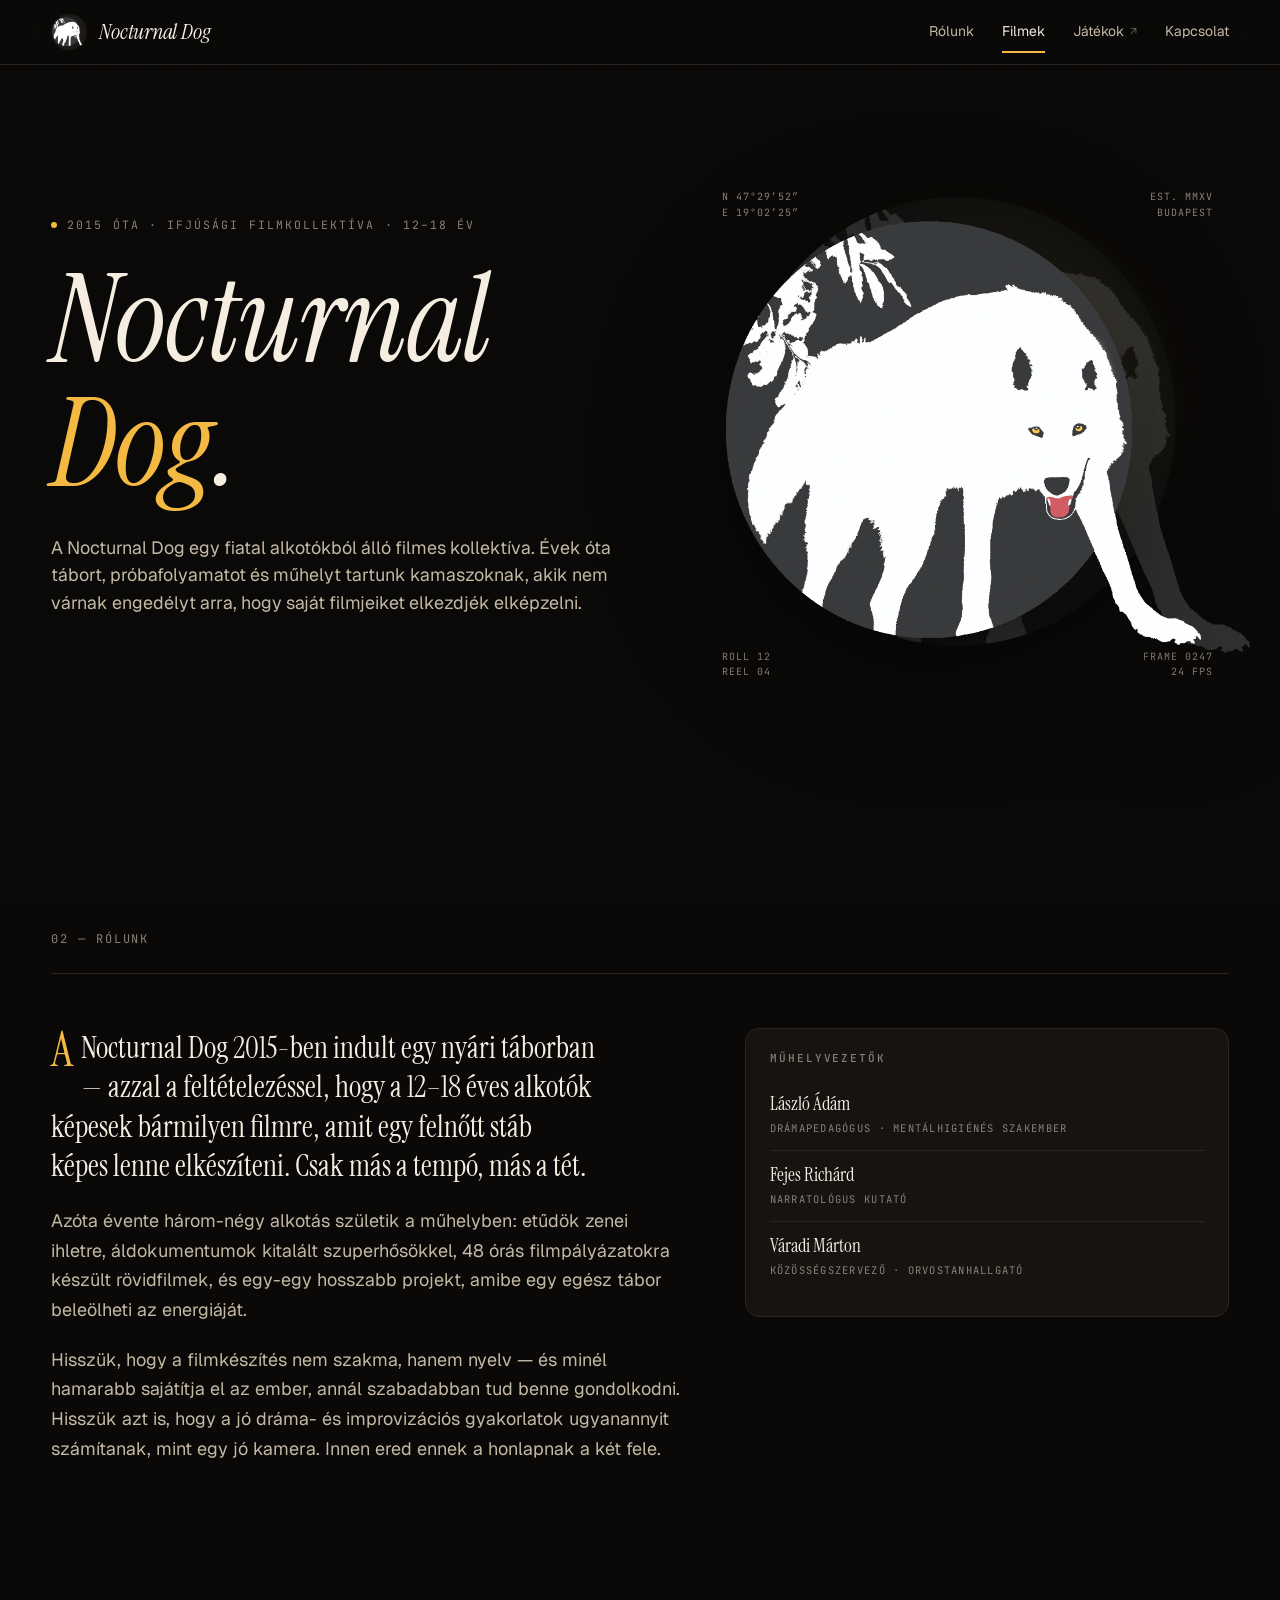
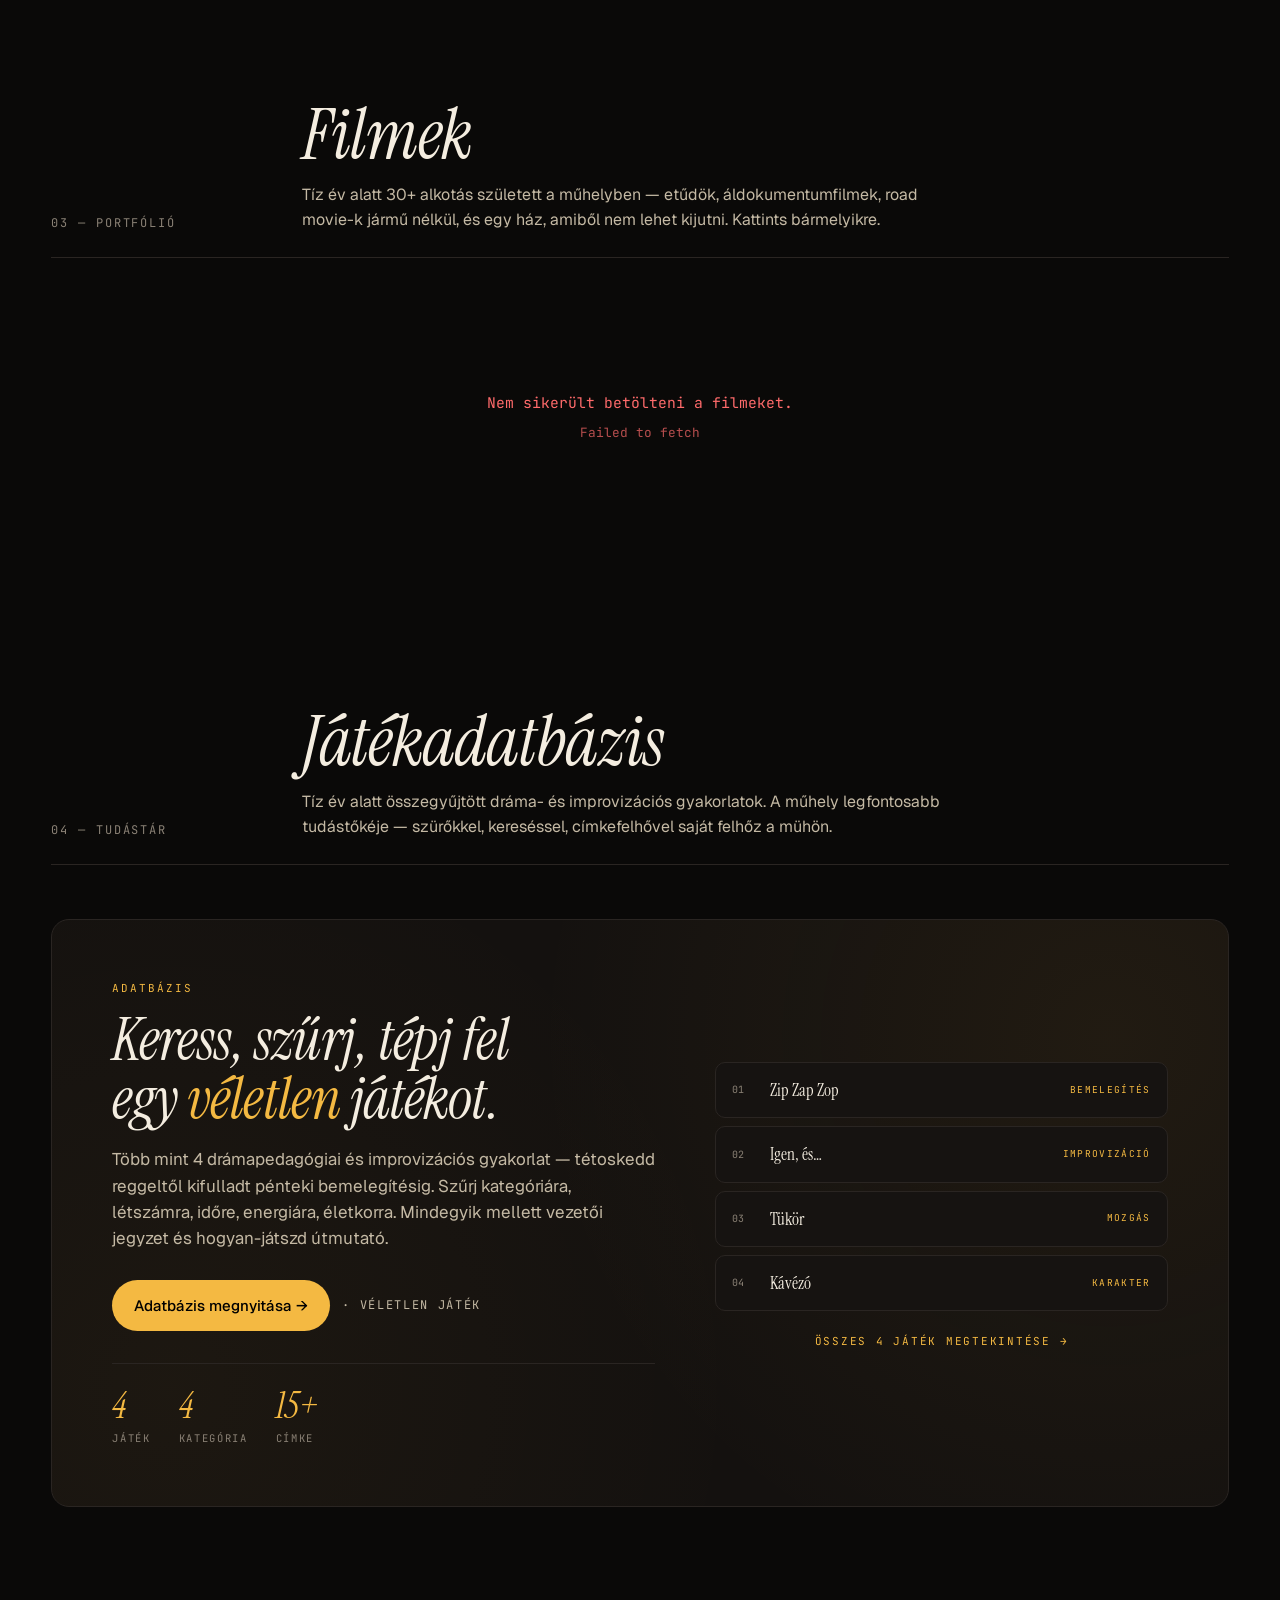
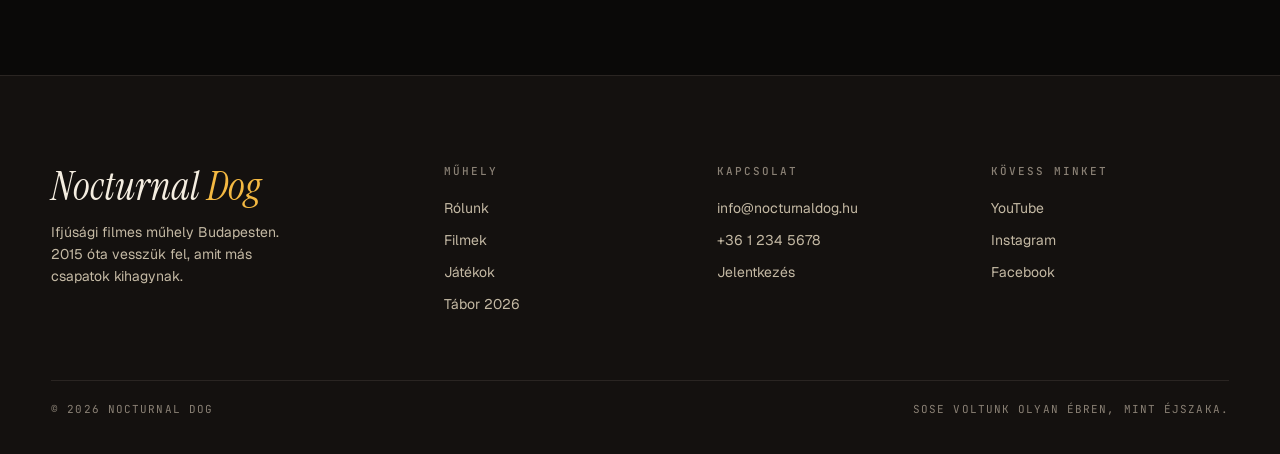
==== commit 5ea94bb6: "Remove "Miből áll egy év?" card from the About section https://claude.ai/code/session_01YDAQXJaAxBi4" ====
--- a/index.html
+++ b/index.html
@@ -106,26 +106,6 @@
               <span class="role">Közösségszervező · orvostanhallgató</span>
             </div>
           </div>
-
-          <div class="about-card">
-            <h3>Miből áll egy év?</h3>
-            <div class="crew-row">
-              <span>Heti műhely</span>
-              <span class="role">Sze · 17:00</span>
-            </div>
-            <div class="crew-row">
-              <span>Nyári tábor</span>
-              <span class="role">Augusztus</span>
-            </div>
-            <div class="crew-row">
-              <span>48 órás verseny</span>
-              <span class="role">Évente 2×</span>
-            </div>
-            <div class="crew-row">
-              <span>Saját fesztivál</span>
-              <span class="role">December</span>
-            </div>
-          </div>
         </div>
       </div>
     </section>
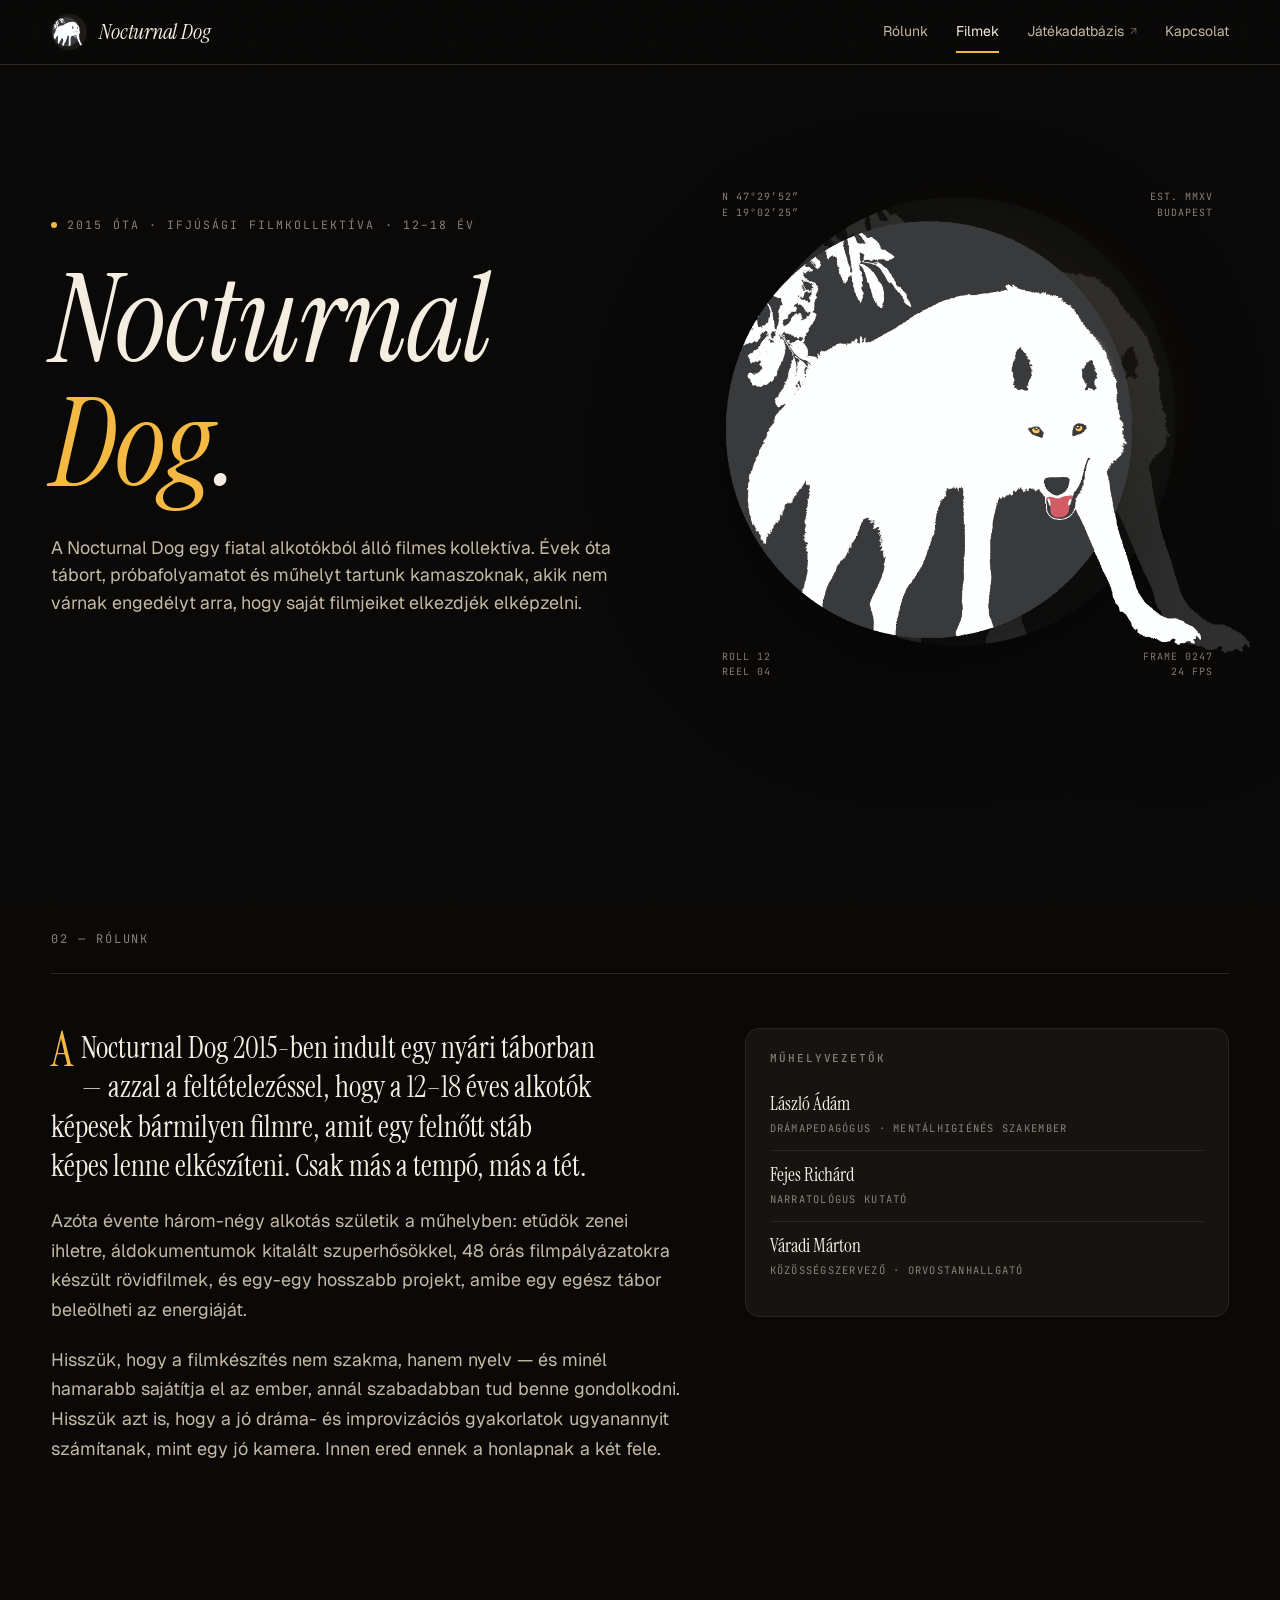
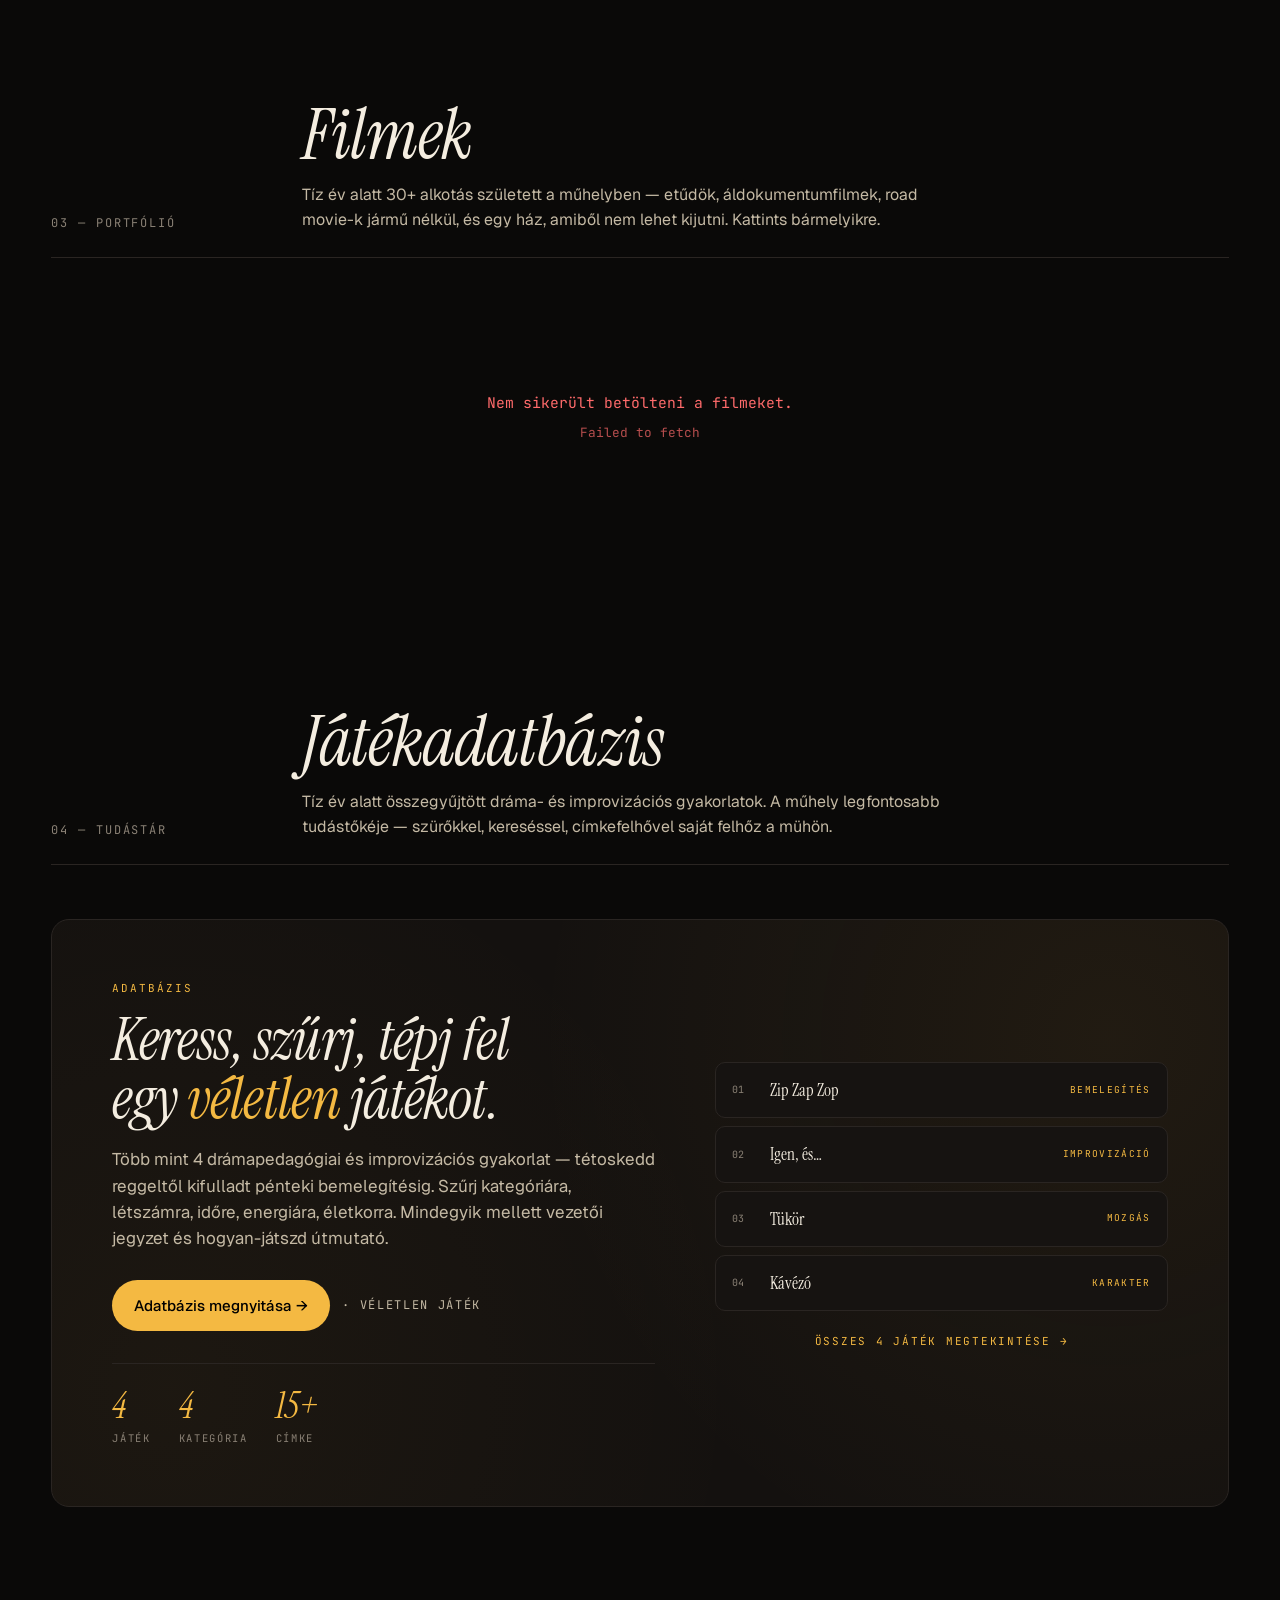
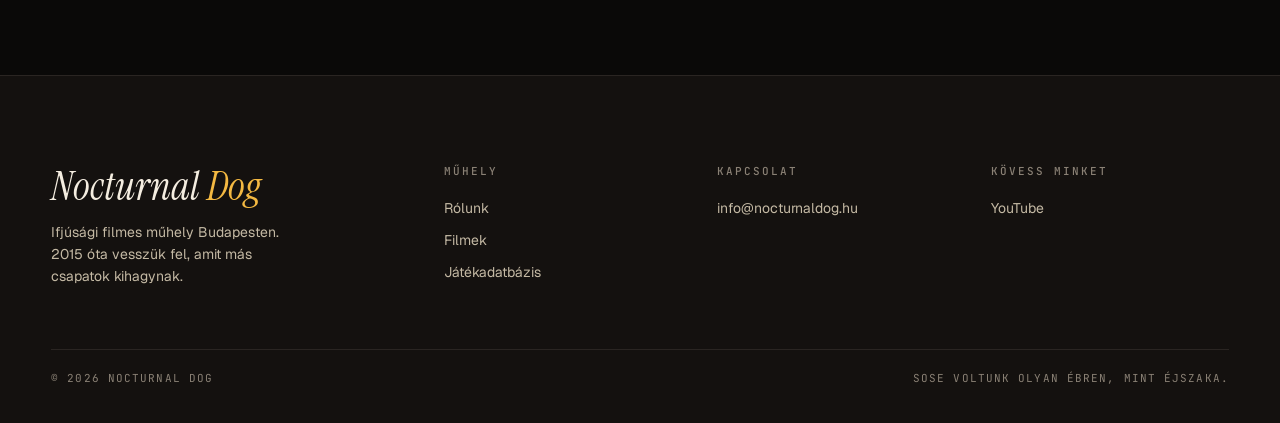
==== commit c65e350d: "Rename "Játékok" to "Játékadatbázis"; trim footer - Rename nav, footer and breadcrumb labels from "J" ====
--- a/index.html
+++ b/index.html
@@ -23,7 +23,7 @@
         <div class="nav-links" id="navLinks">
           <a class="nav-link" href="#rolunk">Rólunk</a>
           <a class="nav-link" href="#filmek">Filmek</a>
-          <a class="nav-link" href="jatekok.html">Játékok <span class="nav-ext" aria-hidden="true">↗</span></a>
+          <a class="nav-link" href="jatekok.html">Játékadatbázis <span class="nav-ext" aria-hidden="true">↗</span></a>
           <a class="nav-link" href="#kapcsolat">Kapcsolat</a>
         </div>
       </div>
@@ -212,20 +212,15 @@
           <h2 class="footer-h">Műhely</h2>
           <a href="#rolunk">Rólunk</a>
           <a href="#filmek">Filmek</a>
-          <a href="jatekok.html">Játékok</a>
-          <a href="#">Tábor 2026</a>
+          <a href="jatekok.html">Játékadatbázis</a>
         </div>
         <div>
           <h2 class="footer-h">Kapcsolat</h2>
           <a href="mailto:info@nocturnaldog.hu">info@nocturnaldog.hu</a>
-          <a href="tel:+3612345678">+36 1 234 5678</a>
-          <a href="#">Jelentkezés</a>
         </div>
         <div>
           <h2 class="footer-h">Kövess minket</h2>
-          <a href="#" target="_blank" rel="noopener">YouTube</a>
-          <a href="#" target="_blank" rel="noopener">Instagram</a>
-          <a href="#" target="_blank" rel="noopener">Facebook</a>
+          <a href="https://www.youtube.com/@nocturnaldog" target="_blank" rel="noopener">YouTube</a>
         </div>
       </div>
       <div class="footer-bottom">
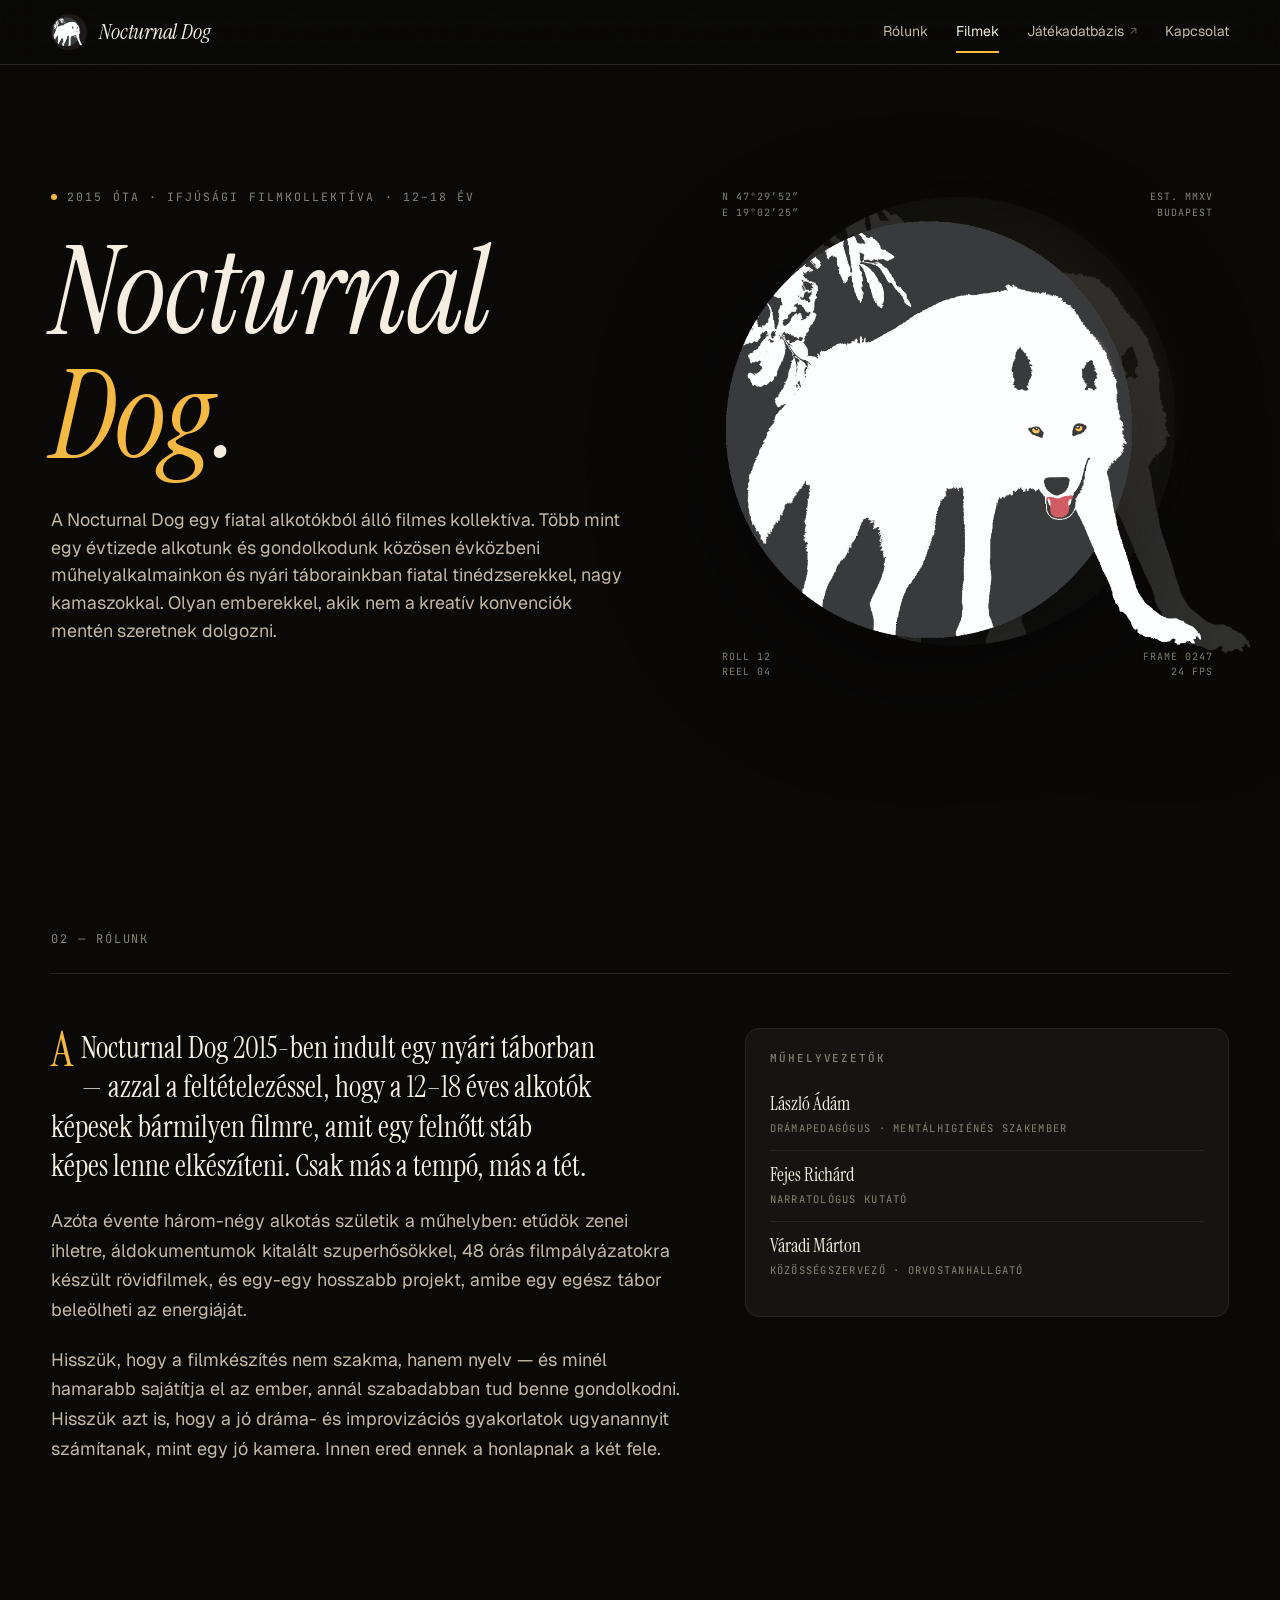
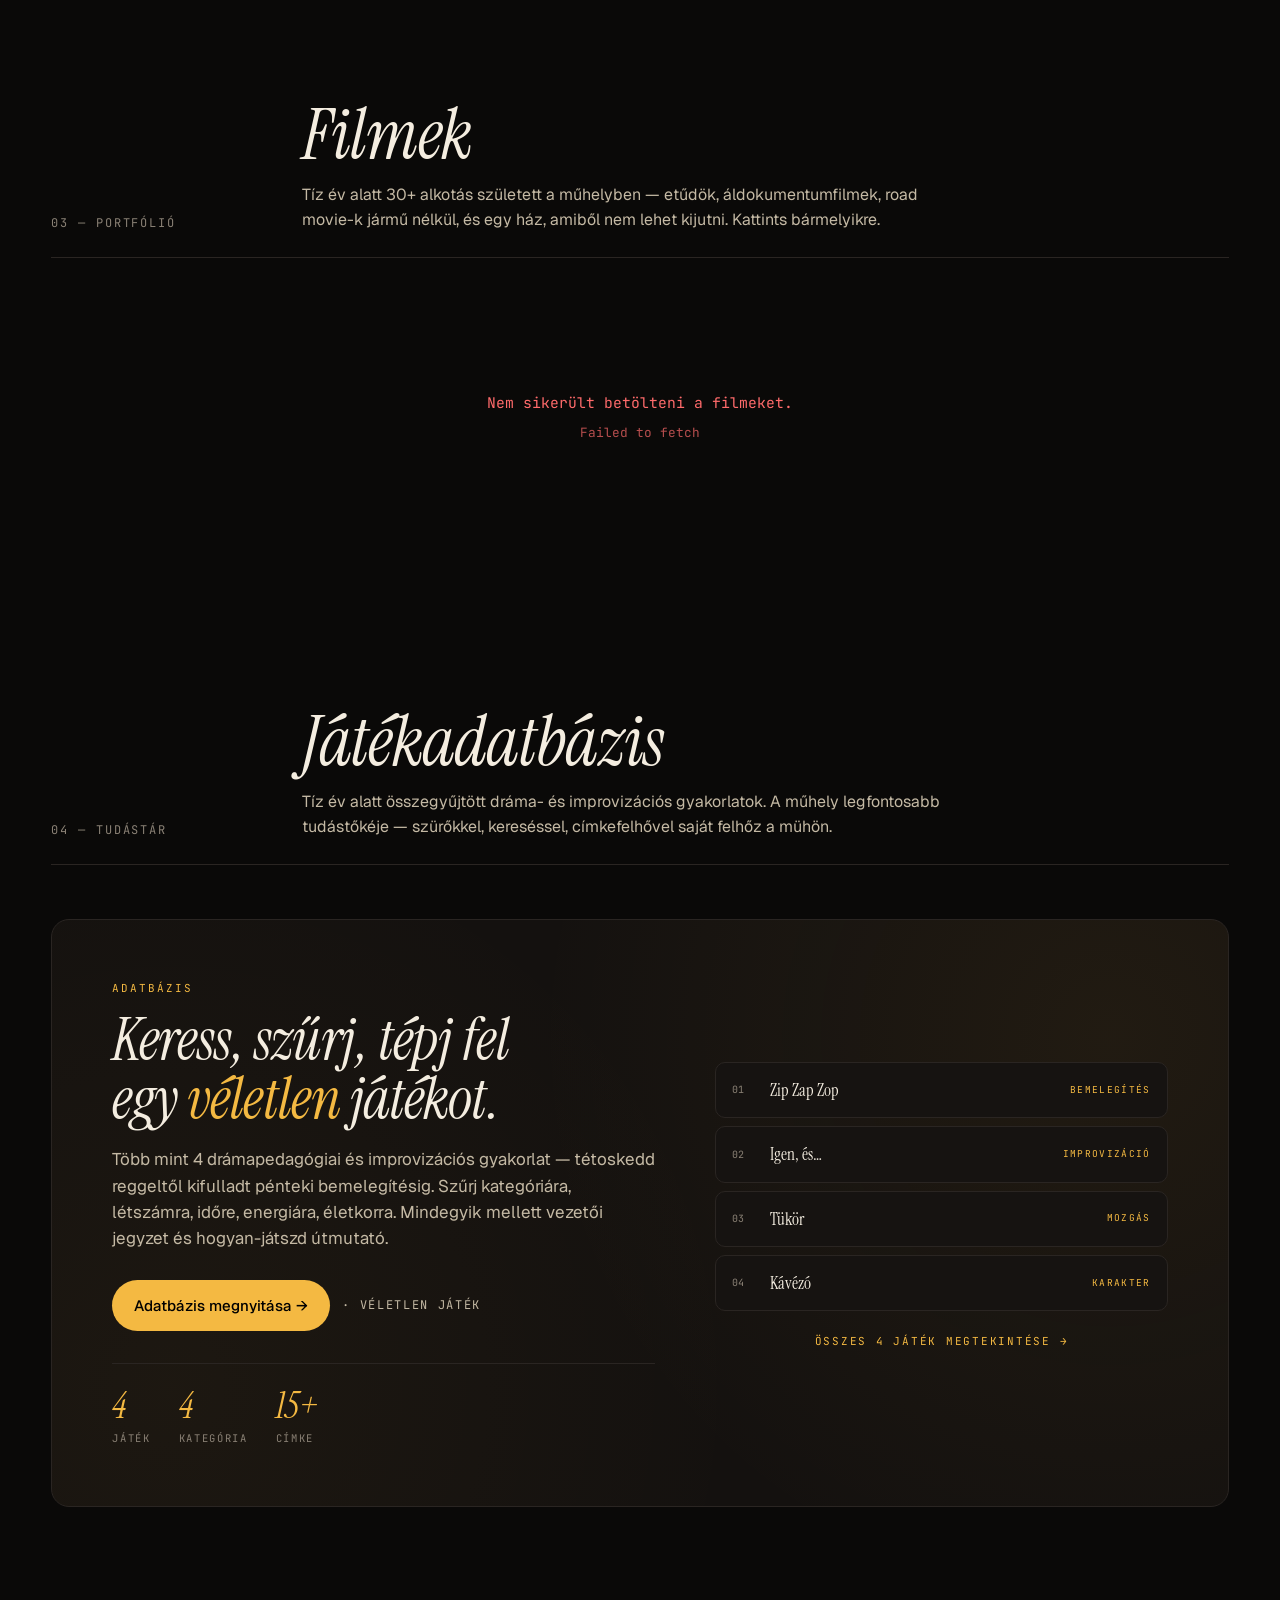
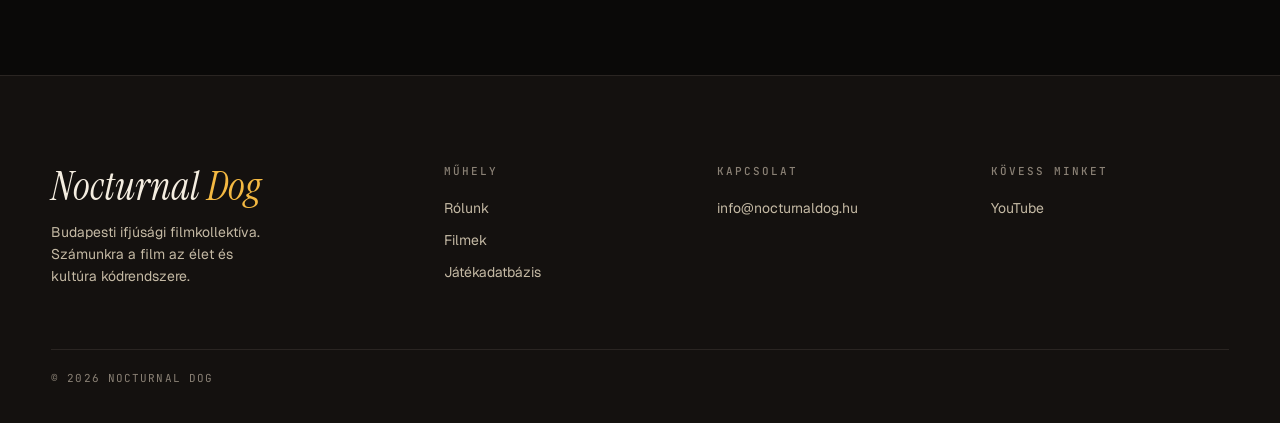
==== commit 6909449b: "Refresh hero, footer tagline; drop footer slogan https://claude.ai/code/session_01YDAQXJaAxBi4HqR2V1" ====
--- a/index.html
+++ b/index.html
@@ -46,9 +46,10 @@
           <h1>Nocturnal <span class="neon">Dog</span>.</h1>
           <p class="hero-lead">
             A Nocturnal Dog egy fiatal alkotókból álló filmes kollektíva.
-            Évek óta tábort, próbafolyamatot és műhelyt tartunk
-            kamaszoknak, akik nem várnak engedélyt arra, hogy saját
-            filmjeiket elkezdjék elképzelni.
+            Több mint egy évtizede alkotunk és gondolkodunk közösen
+            évközbeni műhelyalkalmainkon és nyári táborainkban fiatal
+            tinédzserekkel, nagy kamaszokkal. Olyan emberekkel, akik
+            nem a kreatív konvenciók mentén szeretnek dolgozni.
           </p>
         </div>
         <div class="hero-art">
@@ -204,8 +205,8 @@
         <div>
           <div class="footer-brand">Nocturnal <span class="accent">Dog</span></div>
           <p class="footer-tagline">
-            Ifjúsági filmes műhely Budapesten. 2015 óta vesszük fel,
-            amit más csapatok kihagynak.
+            Budapesti ifjúsági filmkollektíva. Számunkra a film
+            az élet és kultúra kódrendszere.
           </p>
         </div>
         <div>
@@ -225,7 +226,6 @@
       </div>
       <div class="footer-bottom">
         <span>© 2026 Nocturnal Dog</span>
-        <span>Sose voltunk olyan ébren, mint éjszaka.</span>
       </div>
     </div>
   </footer>
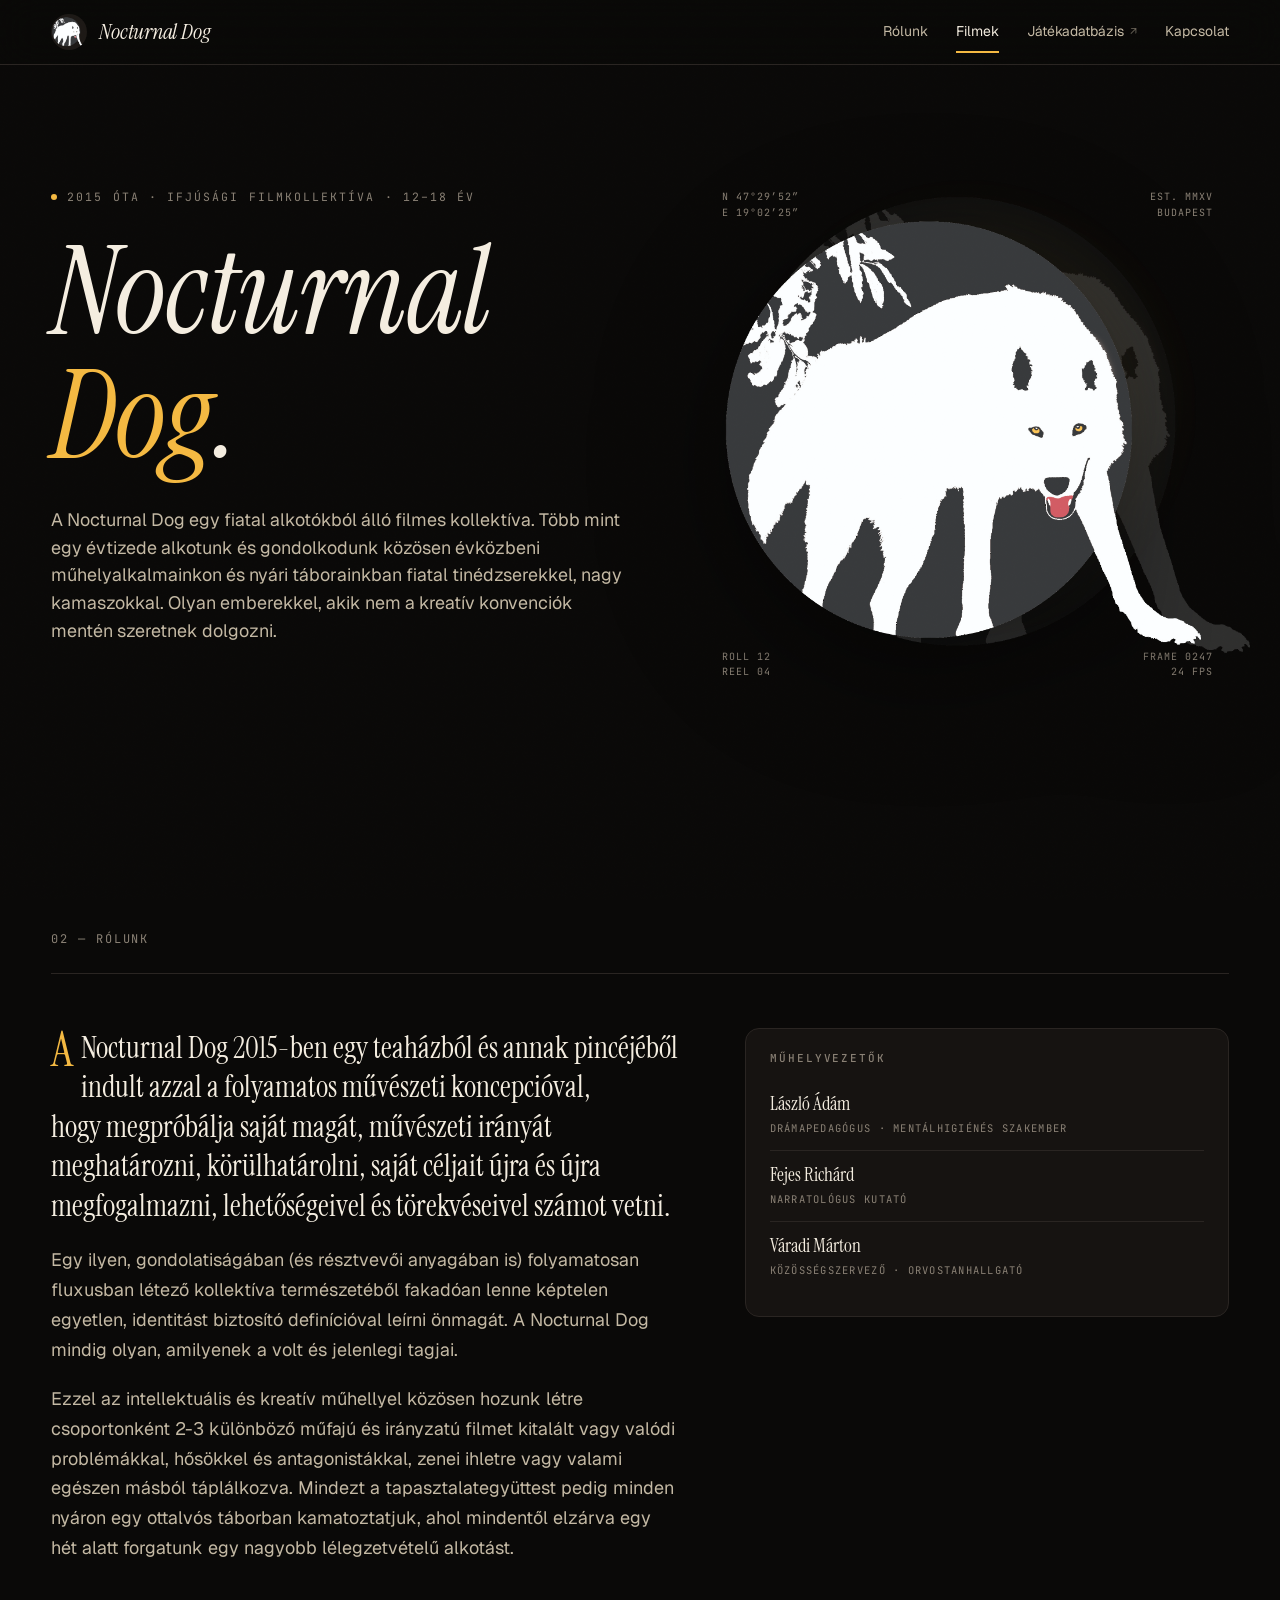
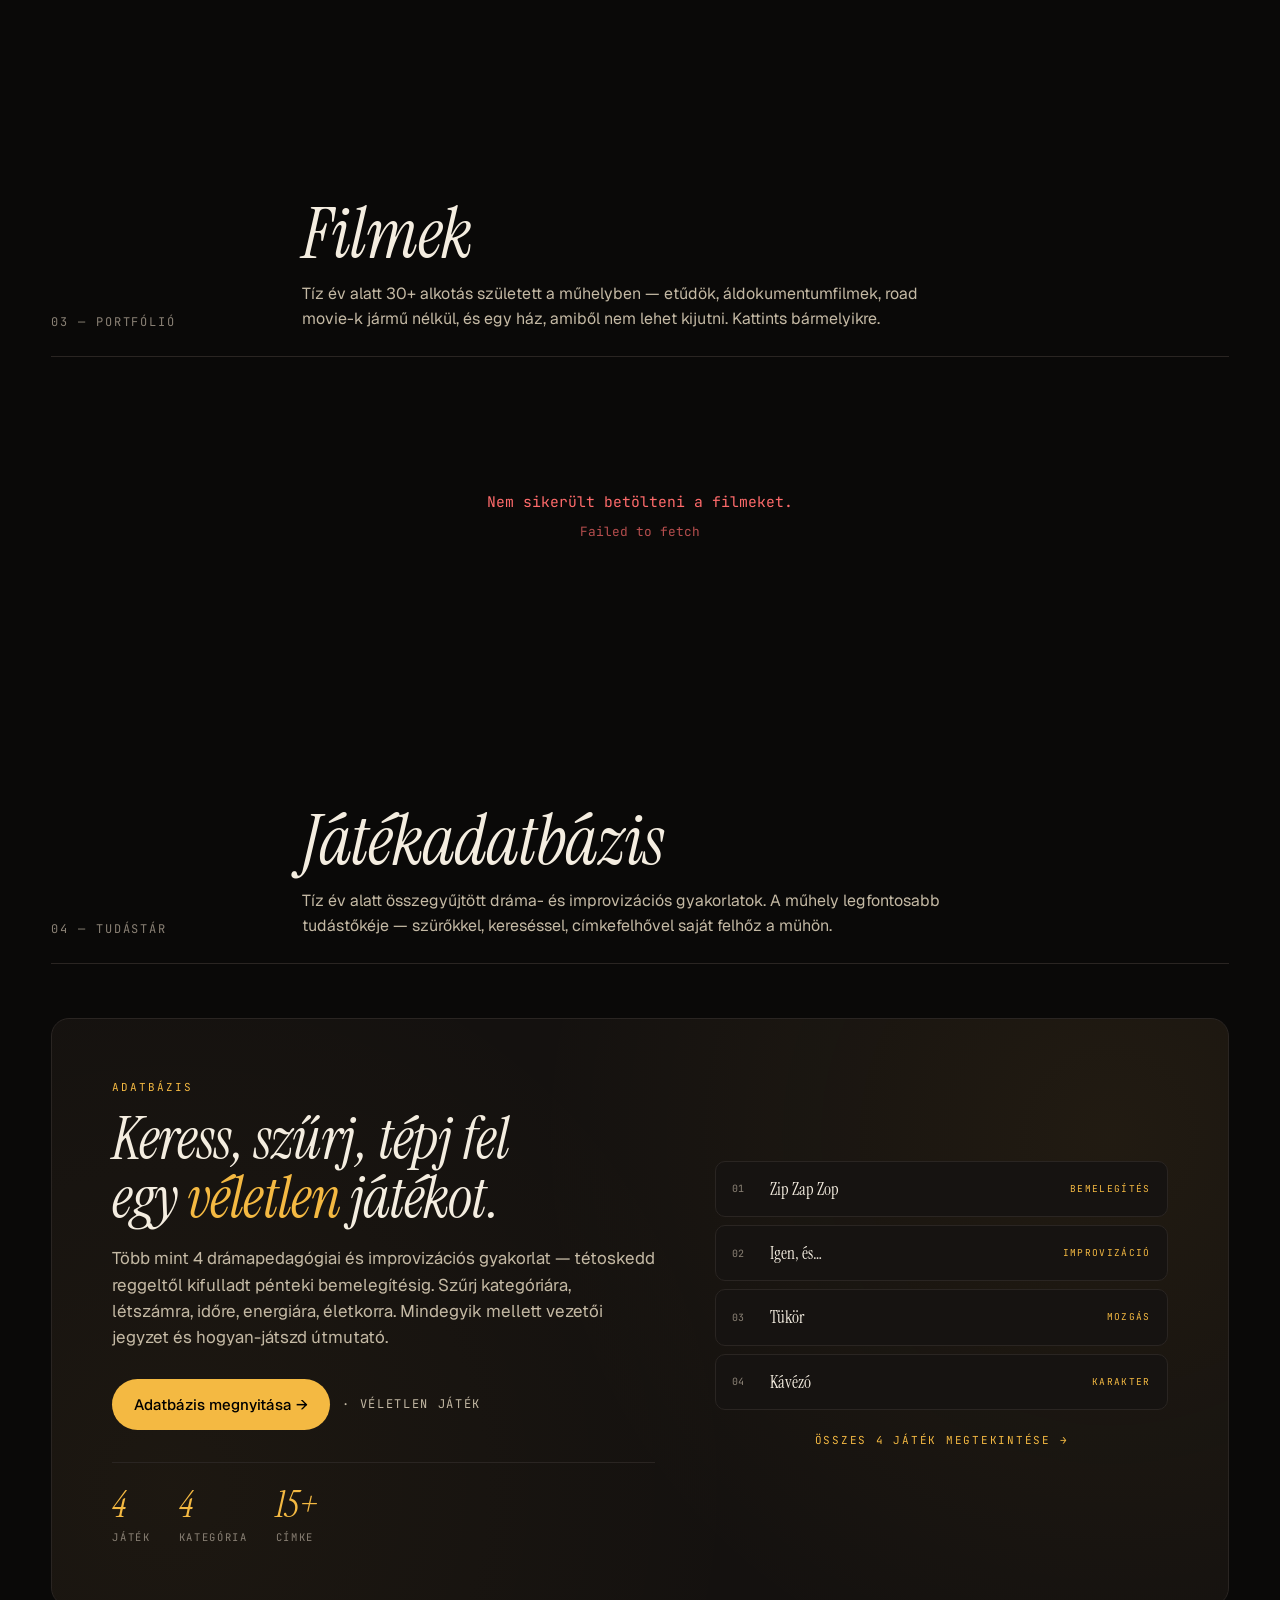
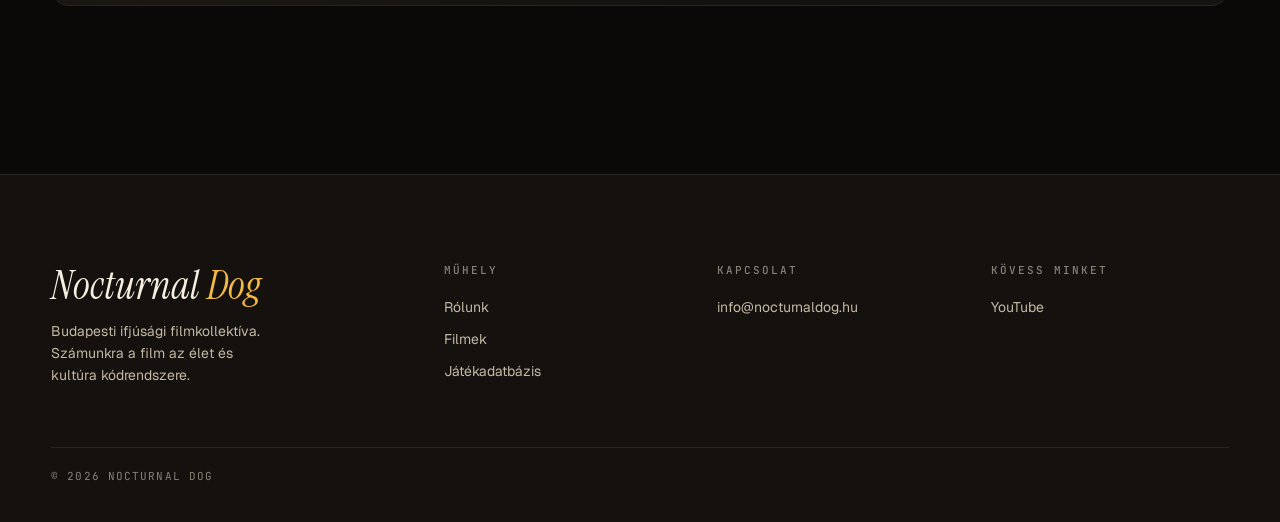
==== commit 85116ff7: "Rewrite Rólunk section with new collective description https://claude.ai/code/session_01YDAQXJaAxBi4" ====
--- a/index.html
+++ b/index.html
@@ -73,21 +73,24 @@
       <div class="about-grid">
         <div class="about-text">
           <p>
-            A Nocturnal Dog 2015-ben indult egy nyári táborban — azzal a feltételezéssel,
-            hogy a 12–18 éves alkotók képesek bármilyen filmre, amit egy felnőtt
-            stáb képes lenne elkészíteni. Csak más a tempó, más a tét.
-          </p>
-          <p>
-            Azóta évente három-négy alkotás születik a műhelyben: etűdök zenei
-            ihletre, áldokumentumok kitalált szuperhősökkel, 48 órás filmpályázatokra
-            készült rövidfilmek, és egy-egy hosszabb projekt, amibe egy egész tábor
-            beleölheti az energiáját.
-          </p>
-          <p>
-            Hisszük, hogy a filmkészítés nem szakma, hanem nyelv — és minél hamarabb
-            sajátítja el az ember, annál szabadabban tud benne gondolkodni. Hisszük
-            azt is, hogy a jó dráma- és improvizációs gyakorlatok ugyanannyit
-            számítanak, mint egy jó kamera. Innen ered ennek a honlapnak a két fele.
+            A Nocturnal Dog 2015-ben egy teaházból és annak pincéjéből indult
+            azzal a folyamatos művészeti koncepcióval, hogy megpróbálja saját
+            magát, művészeti irányát meghatározni, körülhatárolni, saját céljait
+            újra és újra megfogalmazni, lehetőségeivel és törekvéseivel számot vetni.
+          </p>
+          <p>
+            Egy ilyen, gondolatiságában (és résztvevői anyagában is) folyamatosan
+            fluxusban létező kollektíva természetéből fakadóan lenne képtelen
+            egyetlen, identitást biztosító definícióval leírni önmagát. A Nocturnal
+            Dog mindig olyan, amilyenek a volt és jelenlegi tagjai.
+          </p>
+          <p>
+            Ezzel az intellektuális és kreatív műhellyel közösen hozunk létre
+            csoportonként 2-3 különböző műfajú és irányzatú filmet kitalált vagy
+            valódi problémákkal, hősökkel és antagonistákkal, zenei ihletre vagy
+            valami egészen másból táplálkozva. Mindezt a tapasztalategyüttest pedig
+            minden nyáron egy ottalvós táborban kamatoztatjuk, ahol mindentől
+            elzárva egy hét alatt forgatunk egy nagyobb lélegzetvételű alkotást.
           </p>
         </div>
 
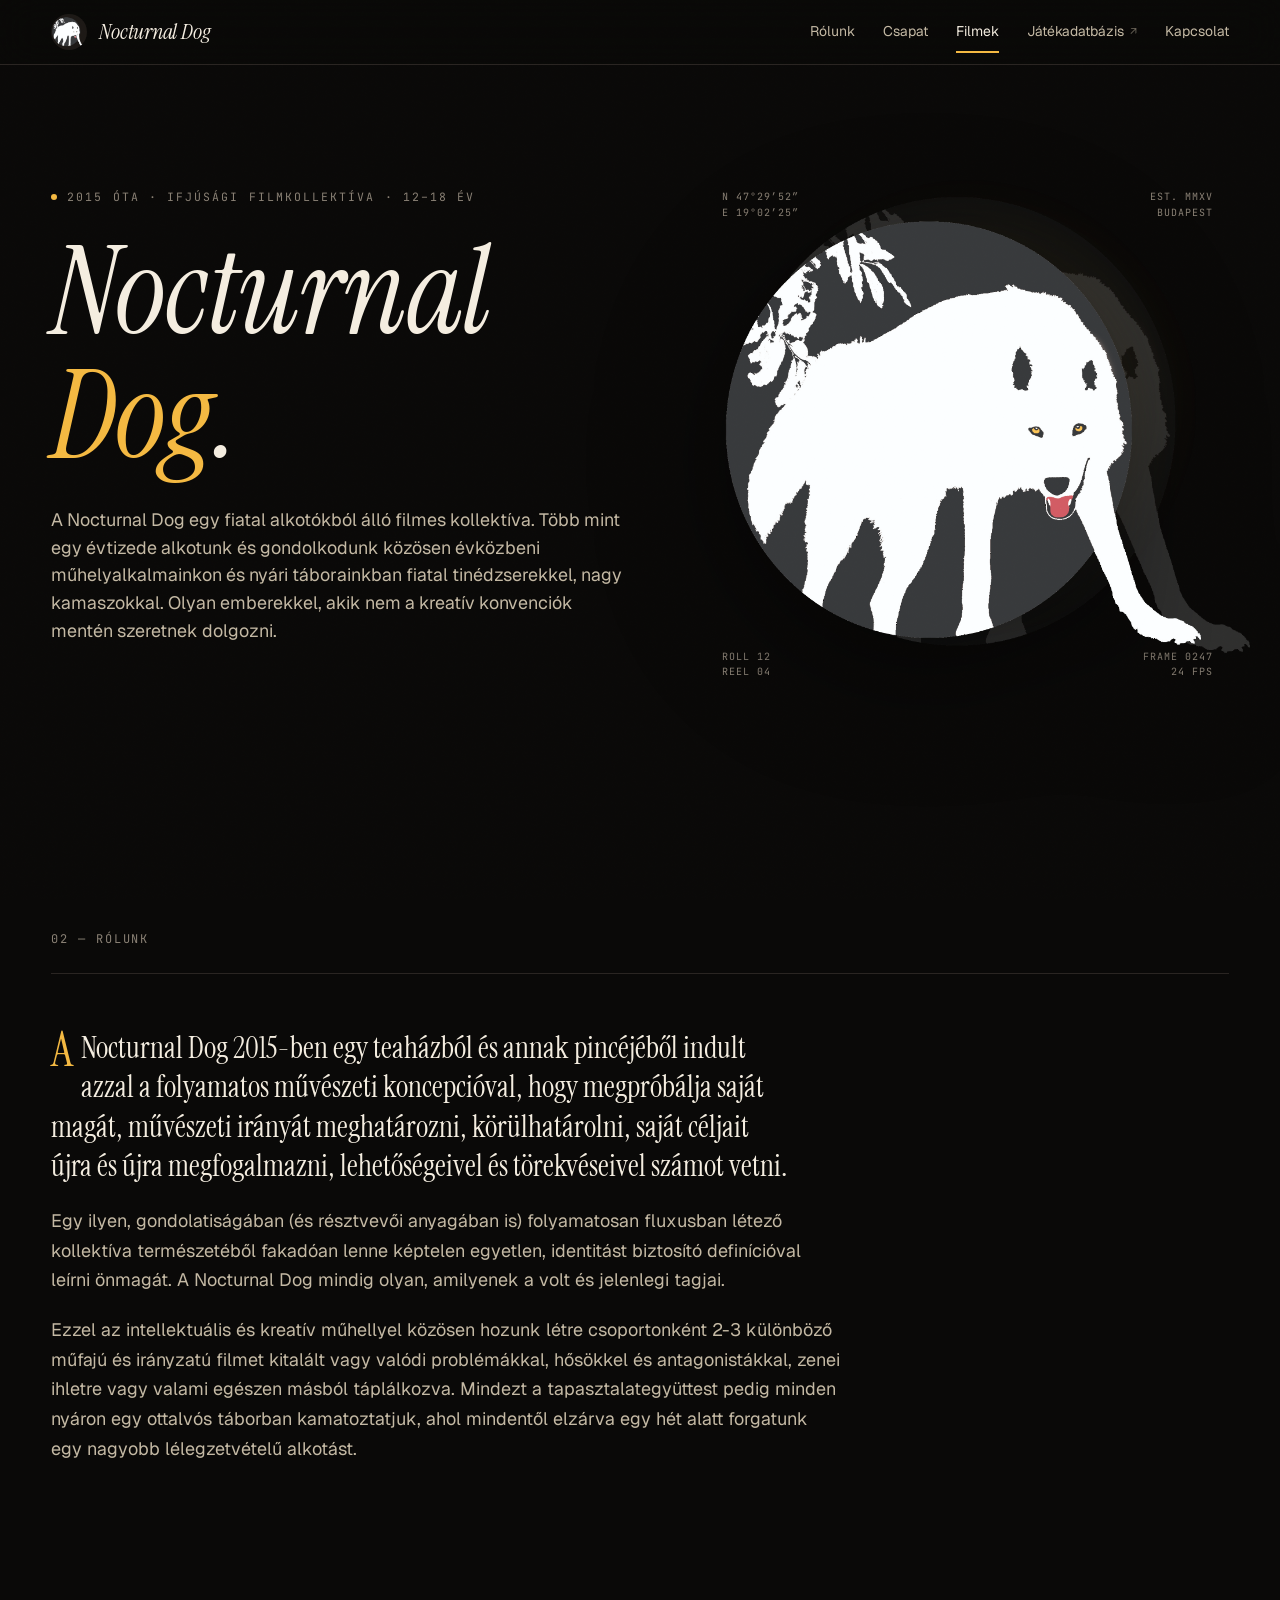
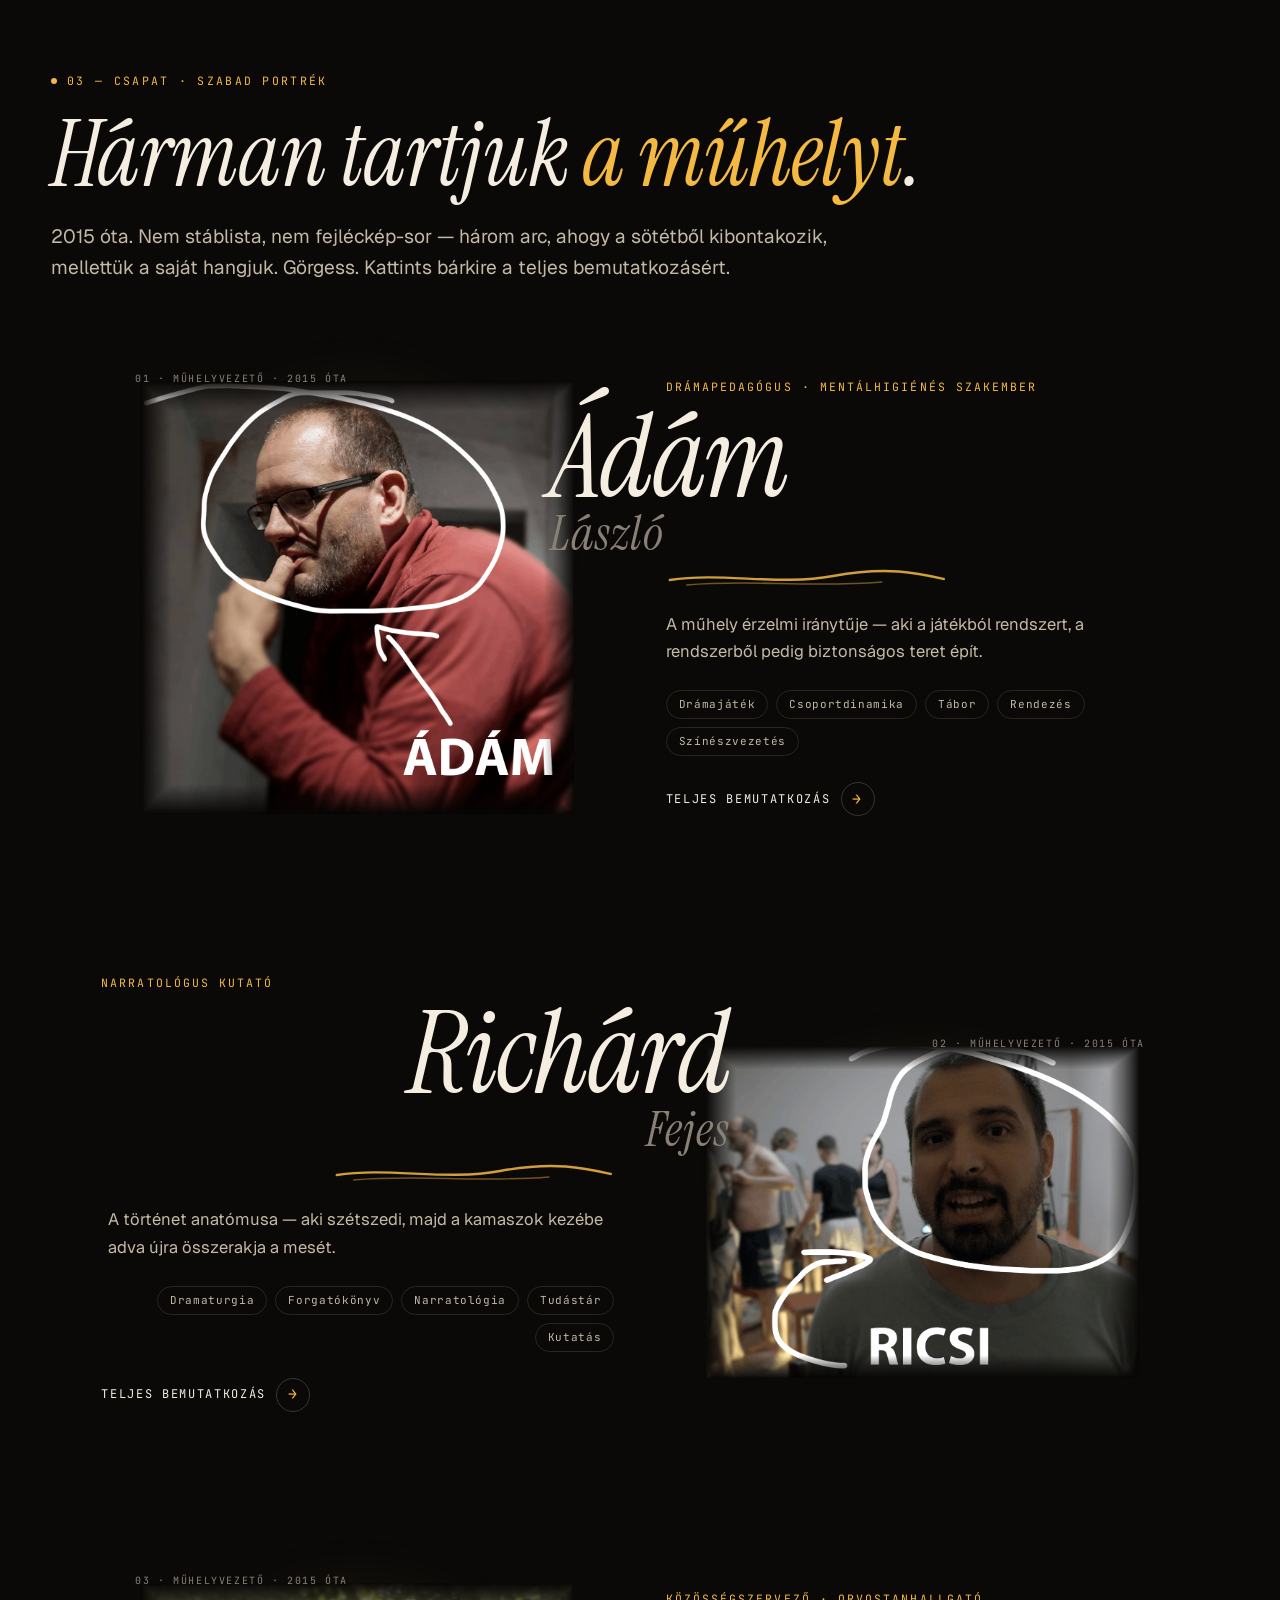
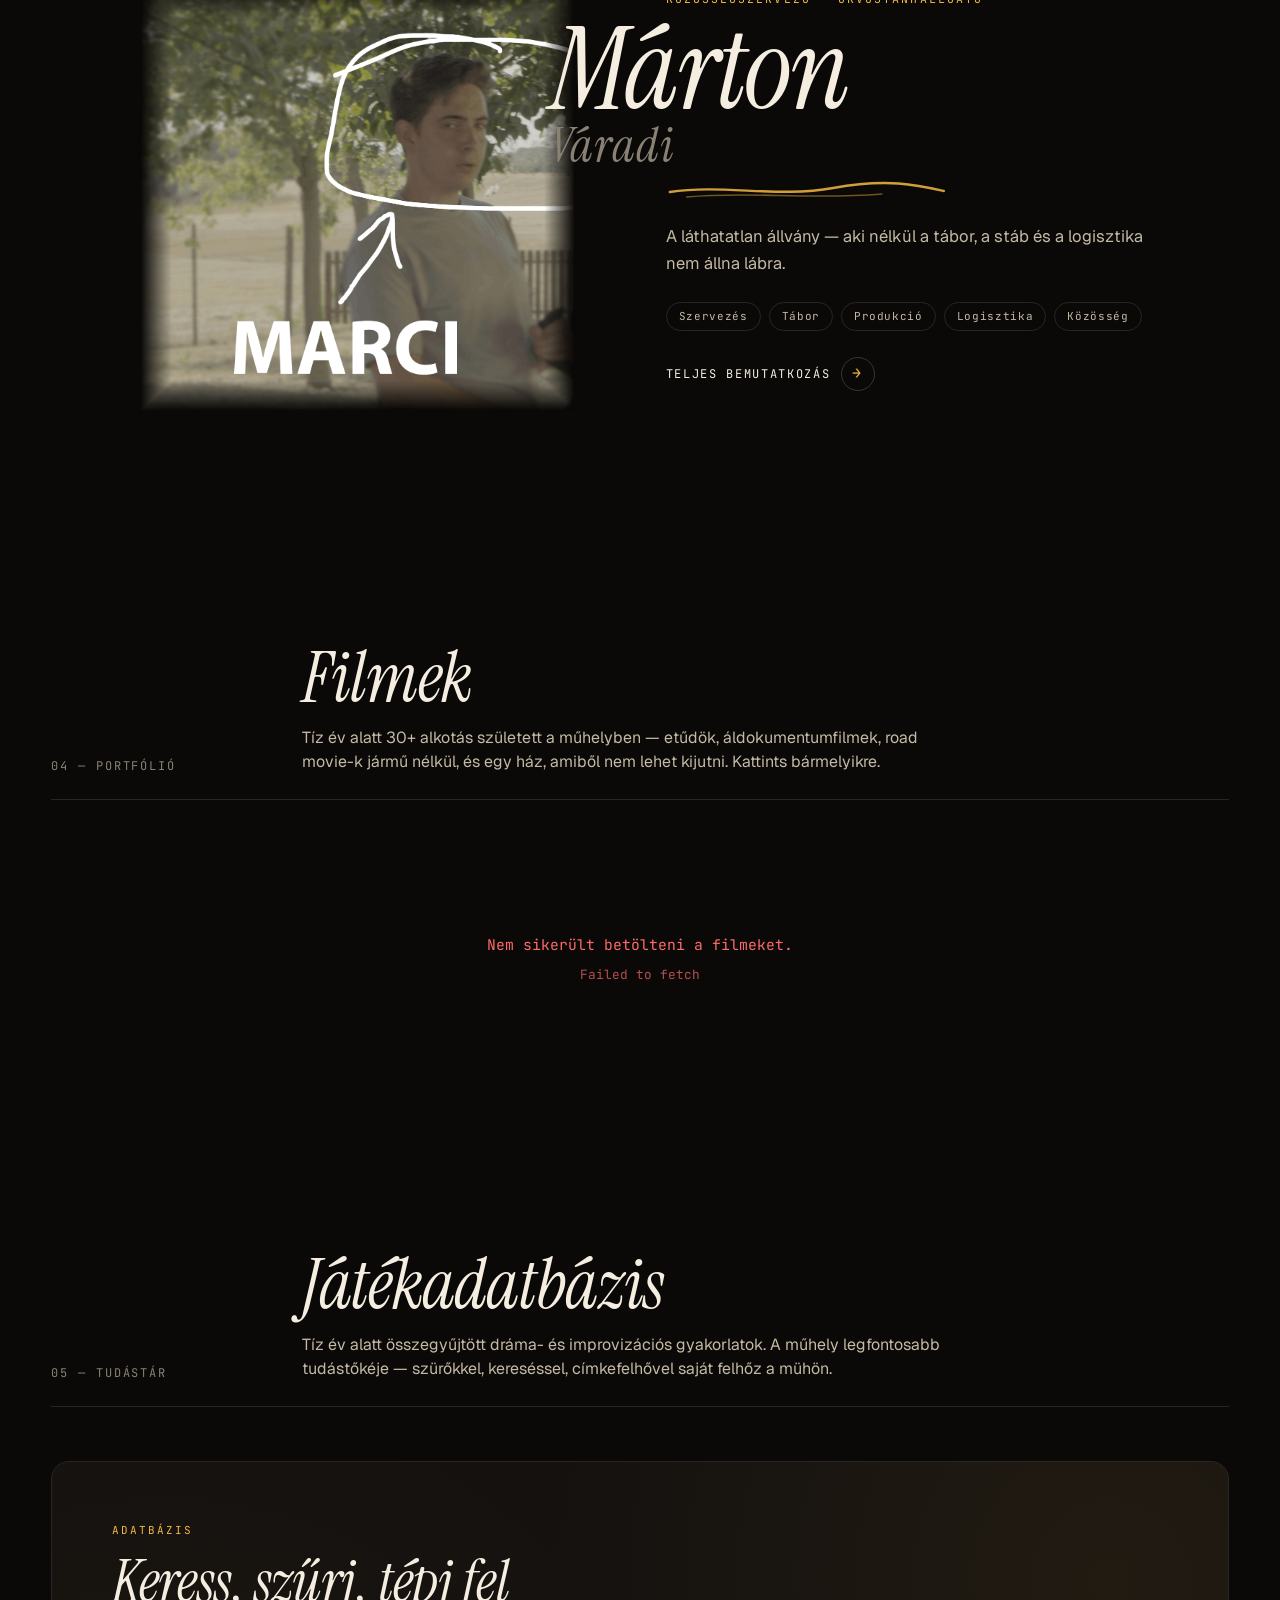
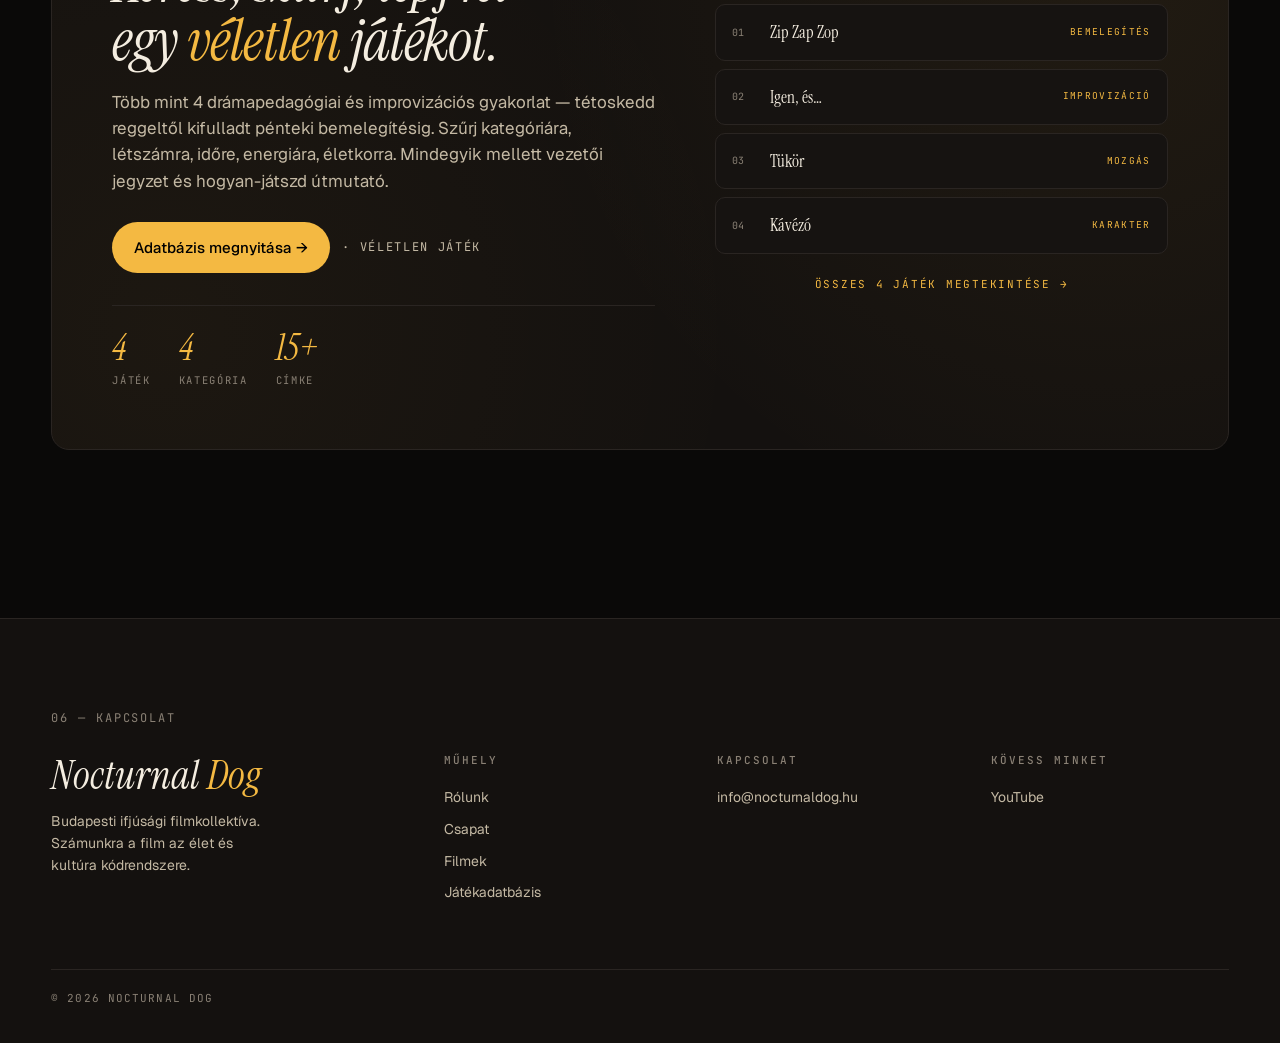
==== commit a295c672: "Add "03 — Csapat · Szabad portrék" team intro section Recreate the Claude Design "Szabad portrék" pr" ====
--- a/index.html
+++ b/index.html
@@ -22,8 +22,9 @@
         <button class="nav-mobile" id="navToggle" aria-label="Menü" aria-expanded="false" aria-controls="navLinks">≡</button>
         <div class="nav-links" id="navLinks">
           <a class="nav-link" href="#rolunk">Rólunk</a>
+          <a class="nav-link" href="#csapat">Csapat</a>
           <a class="nav-link" href="#filmek">Filmek</a>
-          <a class="nav-link" href="jatekok.html">Játékadatbázis <span class="nav-ext" aria-hidden="true">↗</span></a>
+          <a class="nav-link" href="/jatekok/">Játékadatbázis <span class="nav-ext" aria-hidden="true">↗</span></a>
           <a class="nav-link" href="#kapcsolat">Kapcsolat</a>
         </div>
       </div>
@@ -70,7 +71,8 @@
         <h2 class="visually-hidden">Rólunk</h2>
       </header>
 
-      <div class="about-grid">
+      <!-- Single readable column now that the Műhelyvezetők card moved to 03 Csapat. -->
+      <div class="about-solo">
         <div class="about-text">
           <p>
             A Nocturnal Dog 2015-ben egy teaházból és annak pincéjéből indult
@@ -93,31 +95,30 @@
             elzárva egy hét alatt forgatunk egy nagyobb lélegzetvételű alkotást.
           </p>
         </div>
-
-        <div class="about-side">
-          <div class="about-card about-card--people">
-            <h3>Műhelyvezetők</h3>
-            <div class="crew-row">
-              <span class="name">László Ádám</span>
-              <span class="role">Drámapedagógus · mentálhigiénés szakember</span>
-            </div>
-            <div class="crew-row">
-              <span class="name">Fejes Richárd</span>
-              <span class="role">Narratológus kutató</span>
-            </div>
-            <div class="crew-row">
-              <span class="name">Váradi Márton</span>
-              <span class="role">Közösségszervező · orvostanhallgató</span>
-            </div>
-          </div>
-        </div>
-      </div>
-    </section>
-
-    <!-- 03 — Filmek -->
+      </div>
+    </section>
+
+    <!-- 03 — Csapat · Szabad portrék -->
+    <!-- The Műhelyvezetők card that used to live in 02 Rólunk was replaced by
+         this full portrait section. Names/roles now render from data/team.js. -->
+    <section id="csapat" class="team">
+      <div class="lib-intro">
+        <p class="lib-kicker"><span class="dot"></span><span>03 — Csapat · Szabad portrék</span></p>
+        <h1>Hárman tartjuk <span class="accent">a műhelyt</span>.</h1>
+        <p class="lib-lead">
+          2015 óta. Nem stáblista, nem fejléckép-sor — három arc, ahogy a sötétből
+          kibontakozik, mellettük a saját hangjuk. Görgess. Kattints bárkire a teljes
+          bemutatkozásért.
+        </p>
+      </div>
+
+      <div class="lib-people" id="teamPeople"></div>
+    </section>
+
+    <!-- 04 — Filmek -->
     <section class="section" id="filmek">
       <header class="section-head">
-        <div class="section-num">03 — Portfólió</div>
+        <div class="section-num">04 — Portfólió</div>
         <div>
           <h2 class="section-title">Filmek</h2>
           <p class="section-sub">
@@ -131,10 +132,10 @@
       <div class="films-grid" id="filmsGrid"></div>
     </section>
 
-    <!-- 04 — Tudástár / Játékadatbázis teaser -->
+    <!-- 05 — Tudástár / Játékadatbázis teaser -->
     <section class="section" id="jatekok-teaser">
       <header class="section-head">
-        <div class="section-num">04 — Tudástár</div>
+        <div class="section-num">05 — Tudástár</div>
         <div>
           <h2 class="section-title">Játékadatbázis</h2>
           <p class="section-sub">
@@ -155,8 +156,8 @@
             életkorra. Mindegyik mellett vezetői jegyzet és hogyan-játszd útmutató.
           </p>
           <div class="cta-row">
-            <a class="cta" href="jatekok.html">Adatbázis megnyitása →</a>
-            <a class="cta-secondary" href="jatekok.html?f_sort=random">· Véletlen játék</a>
+            <a class="cta" href="/jatekok/">Adatbázis megnyitása →</a>
+            <a class="cta-secondary" href="/jatekok/?f_sort=random">· Véletlen játék</a>
           </div>
           <div class="games-teaser-stats">
             <div>
@@ -175,35 +176,36 @@
         </div>
 
         <div class="games-teaser-preview">
-          <a class="gt-row" href="jatekok.html?q=Zip%20Zap%20Zop">
+          <a class="gt-row" href="/jatekok/?q=Zip%20Zap%20Zop">
             <span class="num">01</span>
             <span class="title">Zip Zap Zop</span>
             <span class="cat">Bemelegítés</span>
           </a>
-          <a class="gt-row" href="jatekok.html?q=Igen%2C%20%C3%A9s">
+          <a class="gt-row" href="/jatekok/?q=Igen%2C%20%C3%A9s">
             <span class="num">02</span>
             <span class="title">Igen, és…</span>
             <span class="cat">Improvizáció</span>
           </a>
-          <a class="gt-row" href="jatekok.html?q=T%C3%BCk%C3%B6r">
+          <a class="gt-row" href="/jatekok/?q=T%C3%BCk%C3%B6r">
             <span class="num">03</span>
             <span class="title">Tükör</span>
             <span class="cat">Mozgás</span>
           </a>
-          <a class="gt-row" href="jatekok.html?q=K%C3%A1v%C3%A9z%C3%B3">
+          <a class="gt-row" href="/jatekok/?q=K%C3%A1v%C3%A9z%C3%B3">
             <span class="num">04</span>
             <span class="title">Kávézó</span>
             <span class="cat">Karakter</span>
           </a>
-          <a class="gt-all" href="jatekok.html">Összes 4 játék megtekintése →</a>
+          <a class="gt-all" href="/jatekok/">Összes 4 játék megtekintése →</a>
         </div>
       </div>
     </section>
   </main>
 
-  <!-- 05 — Kapcsolat -->
+  <!-- 06 — Kapcsolat -->
   <footer class="footer" id="kapcsolat">
     <div class="footer-inner">
+      <div class="section-num footer-num">06 — Kapcsolat</div>
       <div class="footer-top">
         <div>
           <div class="footer-brand">Nocturnal <span class="accent">Dog</span></div>
@@ -215,8 +217,9 @@
         <div>
           <h2 class="footer-h">Műhely</h2>
           <a href="#rolunk">Rólunk</a>
+          <a href="#csapat">Csapat</a>
           <a href="#filmek">Filmek</a>
-          <a href="jatekok.html">Játékadatbázis</a>
+          <a href="/jatekok/">Játékadatbázis</a>
         </div>
         <div>
           <h2 class="footer-h">Kapcsolat</h2>
@@ -234,6 +237,7 @@
   </footer>
 
   <script src="data/config.js"></script>
+  <script src="data/team.js"></script>
   <script src="main.js"></script>
 </body>
 </html>
--- a/styles.css
+++ b/styles.css
@@ -381,6 +381,9 @@
 }
 @media (max-width: 820px) { .about-grid { grid-template-columns: 1fr; } }
 
+/* Rólunk is now a single readable text column (the people card moved to Csapat). */
+.about-solo { max-width: 72ch; }
+
 .about-text p {
   font-size: 18px;
   line-height: 1.65;
@@ -1228,9 +1231,18 @@
   transition: color 0.2s;
 }
 .gp-nav-links a:hover { color: var(--ink); }
+.gp-nav-links a.gp-editor-link {
+  opacity: 0.45;
+  font-size: 14px;
+  line-height: 1;
+  padding: 4px 6px;
+  margin-left: -10px;
+}
+.gp-nav-links a.gp-editor-link:hover { opacity: 1; }
 @media (max-width: 720px) {
   .gp-nav-links { gap: 14px; }
-  .gp-nav-links a:not(.gp-back) { display: none; }
+  .gp-nav-links a:not(.gp-back):not(.gp-editor-link) { display: none; }
+  .gp-nav-links a.gp-editor-link { margin-left: 0; }
 }
 
 /* Hero */
@@ -1879,3 +1891,290 @@
   outline: 2px solid var(--accent);
   outline-offset: 2px;
 }
+
+/* ═══════════════ 03 — CSAPAT · SZABAD PORTRÉK ═══════════════
+   Large feathered portraits that dissolve into the dark, oversized italic
+   names, alternating sides with organic drift. Extends the :root tokens. */
+
+/* CONTRACT: theme variants. Decision = pin a dark backdrop for the team section
+   AND its drawer, regardless of the Alkony/Papír themes, so the feathered
+   portraits never read as a dark halo against a light background. We redeclare
+   the dark token values on this scope so every child rule (and the drawer, which
+   is appended to <body>) still uses the existing token names and adapts cleanly. */
+#csapat,
+.lib-drawer-back {
+  --bg: #0a0908;
+  --bg-2: #14110f;
+  --bg-3: #1d1916;
+  --card: #161311;
+  --border: #2a2522;
+  --border-strong: #3a342f;
+  --ink: #f4ede0;
+  --ink-dim: #c4b9a4;
+  --ink-faint: #8a8175;
+  --accent: #f4b942;
+  --accent-deep: #c89329;
+  --crimson: #b03a3a;
+}
+/* Clip the decorative portrait glow's soft horizontal bleed at the section edge
+   so it can't create a sideways scrollbar on narrow screens. Names overlap the
+   portrait inward, so they're unaffected. */
+#csapat { background: var(--bg); color: var(--ink); overflow-x: clip; }
+
+.lib-intro {
+  max-width: var(--max-w);
+  margin: 0 auto;
+  padding: clamp(48px, 9vh, 110px) var(--pad) clamp(24px, 5vh, 56px);
+}
+.lib-kicker {
+  font-family: var(--mono);
+  font-size: 11.5px;
+  letter-spacing: 0.2em;
+  text-transform: uppercase;
+  color: var(--accent);
+  display: flex;
+  align-items: center;
+  gap: 10px;
+  margin-bottom: 22px;
+}
+.lib-kicker .dot { width: 6px; height: 6px; background: var(--accent); border-radius: 50%; }
+.lib-intro h1 {
+  font-family: var(--serif);
+  font-style: italic;
+  font-size: clamp(44px, 7vw, 96px);
+  line-height: 0.96;
+  margin-bottom: 24px;
+}
+.lib-intro h1 .accent { color: var(--accent); }
+.lib-lead {
+  font-size: clamp(17px, 1.5vw, 21px);
+  color: var(--ink-dim);
+  max-width: 60ch;
+  line-height: 1.6;
+}
+
+/* ---- the free-flowing list of people ---- */
+.lib-people {
+  max-width: 1180px;
+  margin: 0 auto;
+  padding: clamp(20px, 4vh, 60px) var(--pad) clamp(60px, 12vh, 160px);
+  display: flex;
+  flex-direction: column;
+  gap: clamp(80px, 16vh, 200px);
+}
+
+.lib-person {
+  position: relative;
+  display: grid;
+  grid-template-columns: minmax(0, 1fr) minmax(0, 1fr);
+  align-items: center;
+  gap: clamp(0px, 4vw, 64px);
+}
+/* even rows mirror: portrait on the right */
+.lib-person:nth-child(even) { direction: rtl; }
+.lib-person:nth-child(even) > * { direction: ltr; }
+
+/* organic vertical drift so nothing feels gridded */
+.lib-person:nth-child(2) .lib-figure { margin-top: clamp(0px, 6vh, 70px); }
+.lib-person:nth-child(3) .lib-figure { margin-top: clamp(0px, 3vh, 40px); }
+
+/* ---- the portrait: large, feathered, floating ---- */
+.lib-figure {
+  position: relative;
+  z-index: 1;
+}
+.lib-figure .glow {
+  position: absolute;
+  inset: -12% -8% -8% -8%;
+  background: radial-gradient(60% 55% at 50% 42%, rgba(244,185,66,0.14), transparent 72%);
+  filter: blur(12px);
+  pointer-events: none;
+  z-index: 0;
+}
+.lib-media {
+  position: relative;
+  z-index: 1;
+  width: 100%;
+}
+/* Show the WHOLE picture at its own natural proportions. The <img> carries
+   intrinsic width/height attributes, so the browser derives an aspect ratio and
+   reserves the box even before a lazy/feathered portrait paints — the frame
+   can't collapse to 0 height (regression seen in the prototype) and the section
+   never shifts as images load. */
+.lib-media img {
+  width: 100%;
+  height: auto;
+  display: block;
+  filter: saturate(0.92) contrast(1.04);
+}
+
+/* film-frame ticks floating beside the portrait */
+.lib-figure .ticks {
+  position: absolute;
+  top: -10px; left: -6px;
+  font-family: var(--mono);
+  font-size: 10px;
+  letter-spacing: 0.16em;
+  text-transform: uppercase;
+  color: var(--ink-faint);
+  z-index: 2;
+}
+.lib-person:nth-child(even) .lib-figure .ticks { left: auto; right: -6px; text-align: right; }
+
+/* ---- the text side ---- */
+.lib-body { position: relative; z-index: 3; }
+.lib-role {
+  font-family: var(--mono);
+  font-size: 11.5px;
+  letter-spacing: 0.18em;
+  text-transform: uppercase;
+  color: var(--accent);
+  margin-bottom: 12px;
+}
+
+/* oversized name that breaks toward the portrait, like the marker label */
+.lib-name {
+  font-family: var(--serif);
+  font-style: italic;
+  font-size: clamp(58px, 9vw, 132px);
+  line-height: 0.86;
+  letter-spacing: -0.02em;
+  margin: 0 0 26px;
+  position: relative;
+  z-index: 4;
+}
+.lib-name .given { display: block; color: var(--ink); }
+.lib-name .family { display: block; color: var(--ink-faint); font-size: 0.42em; letter-spacing: 0.02em; margin-top: 6px; }
+/* pull the name across the gutter so it overlaps the portrait edge */
+.lib-person:not(:nth-child(even)) .lib-name { margin-left: clamp(-120px, -9vw, -24px); }
+.lib-person:nth-child(even) .lib-name { margin-right: clamp(-120px, -9vw, -24px); text-align: right; }
+
+.lib-blurb {
+  font-size: clamp(16px, 1.3vw, 19px);
+  color: var(--ink-dim);
+  line-height: 1.66;
+  max-width: 46ch;
+  margin-bottom: 24px;
+}
+.lib-person:nth-child(even) .lib-blurb { margin-left: auto; }
+
+.lib-focus { display: flex; flex-wrap: wrap; gap: 8px; margin-bottom: 26px; }
+.lib-person:nth-child(even) .lib-focus { justify-content: flex-end; }
+.lib-focus span {
+  font-family: var(--mono);
+  font-size: 11px;
+  letter-spacing: 0.06em;
+  color: var(--ink-dim);
+  border: 1px solid var(--border);
+  border-radius: 999px;
+  padding: 5px 12px;
+}
+
+.lib-more {
+  display: inline-flex;
+  align-items: center;
+  gap: 10px;
+  background: transparent;
+  border: 0;
+  font: inherit;
+  cursor: pointer;
+  color: var(--ink);
+  font-family: var(--mono);
+  font-size: 12px;
+  letter-spacing: 0.14em;
+  text-transform: uppercase;
+  padding: 0;
+}
+.lib-more .ar {
+  width: 34px; height: 34px;
+  border-radius: 999px;
+  border: 1px solid var(--border-strong);
+  display: grid; place-items: center;
+  color: var(--accent);
+  font-size: 15px;
+  transition: background 0.2s, color 0.2s, transform 0.2s;
+}
+.lib-more:hover .ar { background: var(--accent); color: #000; transform: translateX(3px); }
+
+/* hand-drawn homage: a rough amber underline beneath the name (the marker nod) */
+.lib-scribble {
+  display: block;
+  width: clamp(160px, 22vw, 300px);
+  height: 22px;
+  margin: -14px 0 22px;
+  color: var(--accent);
+  opacity: 0.85;
+}
+.lib-person:nth-child(even) .lib-scribble { margin-left: auto; }
+
+/* single-column collapse: portrait on top, name left-aligned, no drift/mirror */
+@media (max-width: 820px) {
+  .lib-person, .lib-person:nth-child(even) { direction: ltr; grid-template-columns: 1fr; gap: 4px; }
+  /* Give the figure a definite width so the width:100% portrait resolves; an auto
+     margin here would shrink the grid item to 0 and shove its absolute .ticks
+     off-screen (horizontal-overflow bug). Left-aligned for all rows = mirror removed. */
+  .lib-person .lib-figure,
+  .lib-person:nth-child(even) .lib-figure { margin: 0 !important; order: 0; width: 100%; max-width: 460px; }
+  .lib-name,
+  .lib-person:nth-child(even) .lib-name { margin: 18px 0 20px; text-align: left; }
+  .lib-person:nth-child(even) .lib-blurb,
+  .lib-person:nth-child(even) .lib-focus { margin-left: 0; justify-content: flex-start; }
+  .lib-person:nth-child(even) .lib-scribble { margin-left: 0; }
+  .lib-figure .ticks,
+  .lib-person:nth-child(even) .lib-figure .ticks { left: 0; right: auto; text-align: left; }
+}
+
+/* ---- detail drawer (mirrors the film modal; reuses fadein + drawerIn) ---- */
+.lib-drawer-back {
+  position: fixed; inset: 0;
+  background: rgba(0,0,0,0.7);
+  z-index: 200;
+  backdrop-filter: blur(6px);
+  animation: fadein 0.2s ease-out;
+}
+.lib-drawer {
+  position: fixed; top: 0; right: 0; bottom: 0;
+  width: min(680px, 100vw);
+  background: var(--bg);
+  border-left: 1px solid var(--border);
+  z-index: 201;
+  overflow-y: auto;
+  animation: drawerIn 0.3s ease-out;
+}
+.lib-drawer-hero { position: relative; aspect-ratio: 16 / 10; overflow: hidden; background: var(--bg-3); }
+.lib-drawer-hero img { width: 100%; height: 100%; object-fit: cover; display: block; }
+.lib-drawer-hero .scrim { position: absolute; inset: 0; background: linear-gradient(to top, var(--bg), transparent 60%); }
+.lib-drawer-close {
+  position: absolute; top: 14px; right: 14px;
+  background: rgba(0,0,0,0.7); color: var(--ink);
+  border: 1px solid var(--border-strong);
+  width: 38px; height: 38px; border-radius: 999px;
+  font-size: 18px; display: grid; place-items: center; z-index: 5;
+}
+.lib-drawer-close:hover { background: var(--accent); color: #000; border-color: var(--accent); }
+.lib-drawer-hero .plate { position: absolute; left: clamp(20px,4vw,40px); right: 20px; bottom: 22px; }
+.lib-drawer-hero .plate .role { font-family: var(--mono); font-size: 11px; letter-spacing: 0.16em; text-transform: uppercase; color: var(--accent); margin-bottom: 8px; }
+.lib-drawer-hero .plate .name { font-family: var(--serif); font-style: italic; font-size: clamp(38px,6vw,60px); line-height: 0.98; }
+.lib-drawer-body { padding: 30px clamp(20px,4vw,40px) 64px; }
+.lib-drawer-body .lead { font-family: var(--serif); font-size: 21px; line-height: 1.45; color: var(--ink); margin-bottom: 24px; text-wrap: pretty; }
+.lib-drawer-body p { font-size: 16px; color: var(--ink-dim); line-height: 1.66; margin-bottom: 18px; }
+.lib-block { margin-top: 30px; }
+.lib-block h4 { font-family: var(--mono); font-size: 11px; font-weight: 500; letter-spacing: 0.18em; text-transform: uppercase; color: var(--accent); margin-bottom: 14px; }
+.lib-tags { display: flex; flex-wrap: wrap; gap: 7px; }
+.lib-tags span { background: var(--card); border: 1px solid var(--border); padding: 5px 11px; border-radius: 999px; font-size: 12.5px; color: var(--ink-dim); }
+.lib-credit { display: flex; flex-direction: column; border-top: 1px solid var(--border); }
+.lib-credit .row { display: flex; justify-content: space-between; align-items: baseline; gap: 16px; padding: 13px 2px; border-bottom: 1px solid var(--border); }
+.lib-credit .row .t { font-family: var(--serif); font-size: 19px; color: var(--ink); }
+.lib-credit .row .y { font-family: var(--mono); font-size: 12px; color: var(--ink-faint); }
+
+/* number label for the footer (06 — Kapcsolat), matching .section-num */
+.footer-num { margin-bottom: 28px; }
+
+/* Reduced motion: damp the drawer slide-in. (The drift between portraits is a
+   static layout offset, not an animation, so it stays.) The global reduced-motion
+   rule already neutralises animation durations; this makes the intent explicit. */
+@media (prefers-reduced-motion: reduce) {
+  .lib-drawer { animation: none; }
+  .lib-drawer-back { animation: none; }
+  .lib-more .ar { transition: none; }
+}
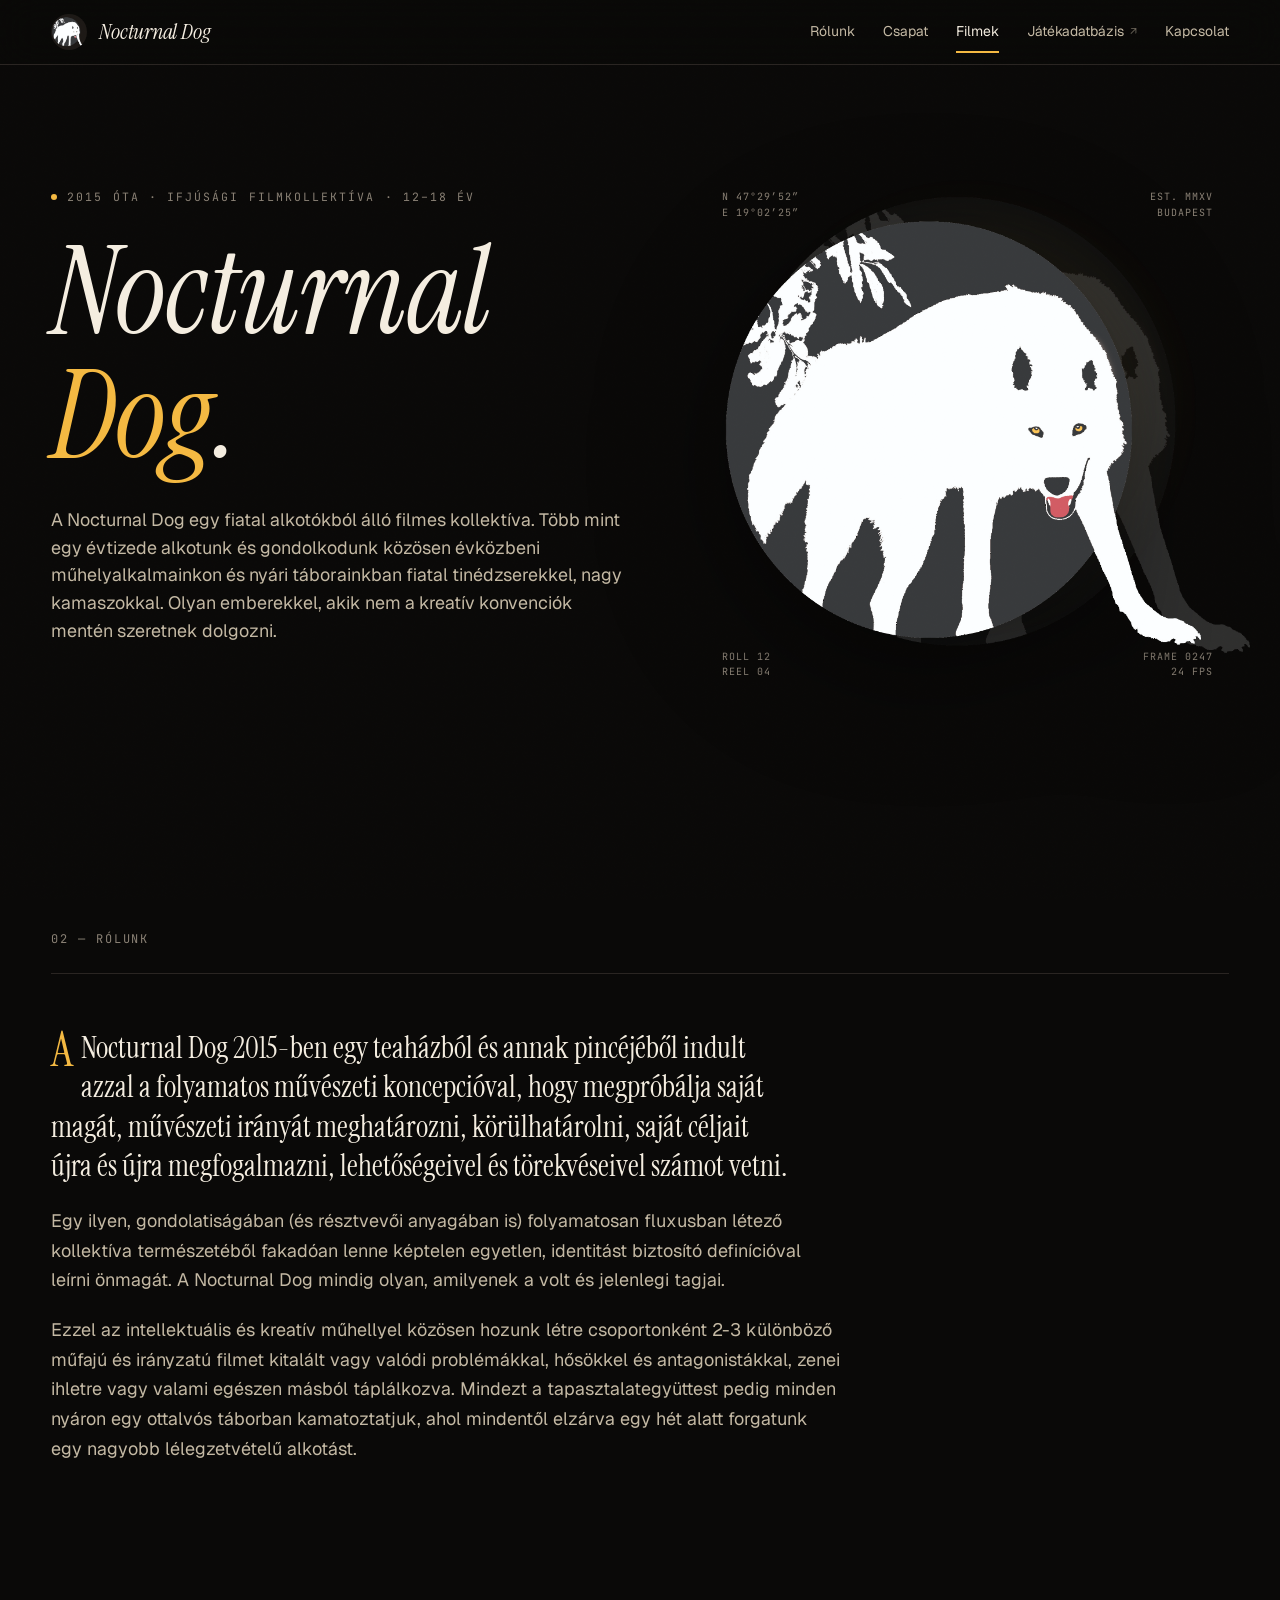
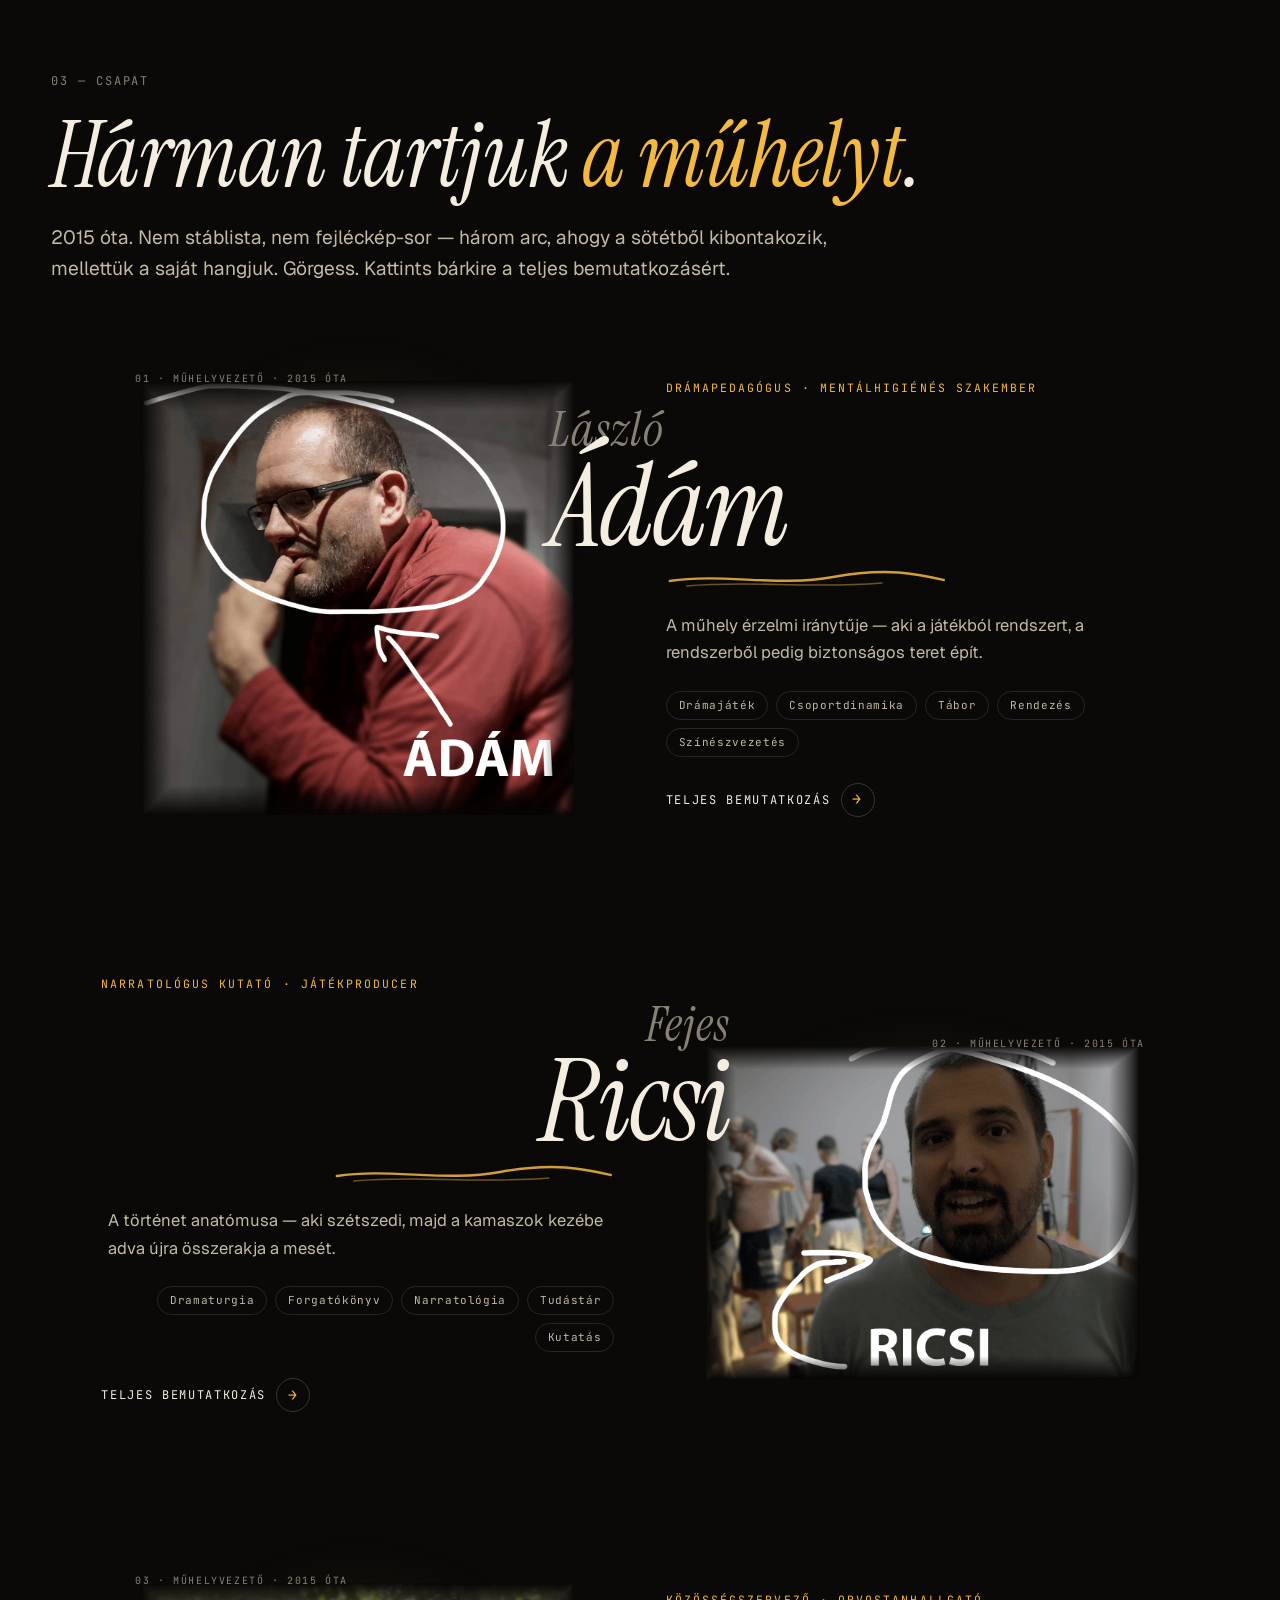
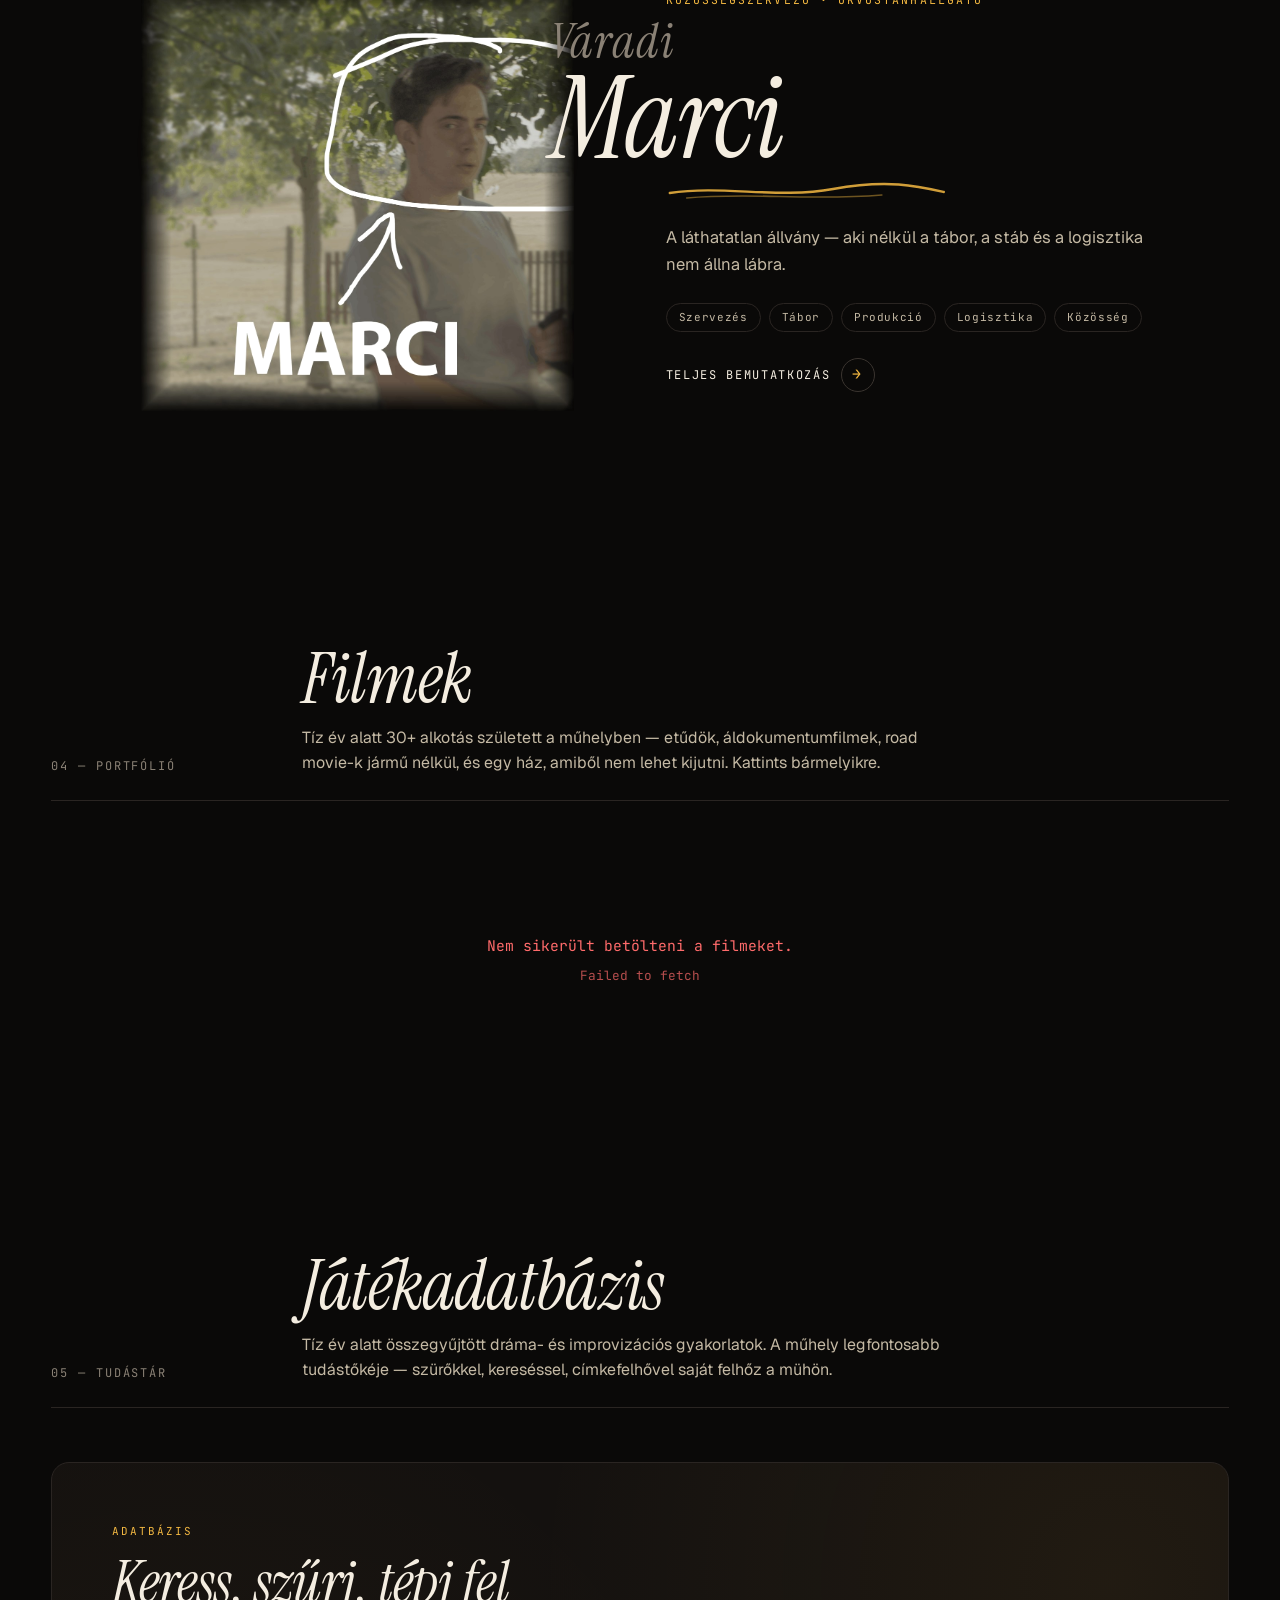
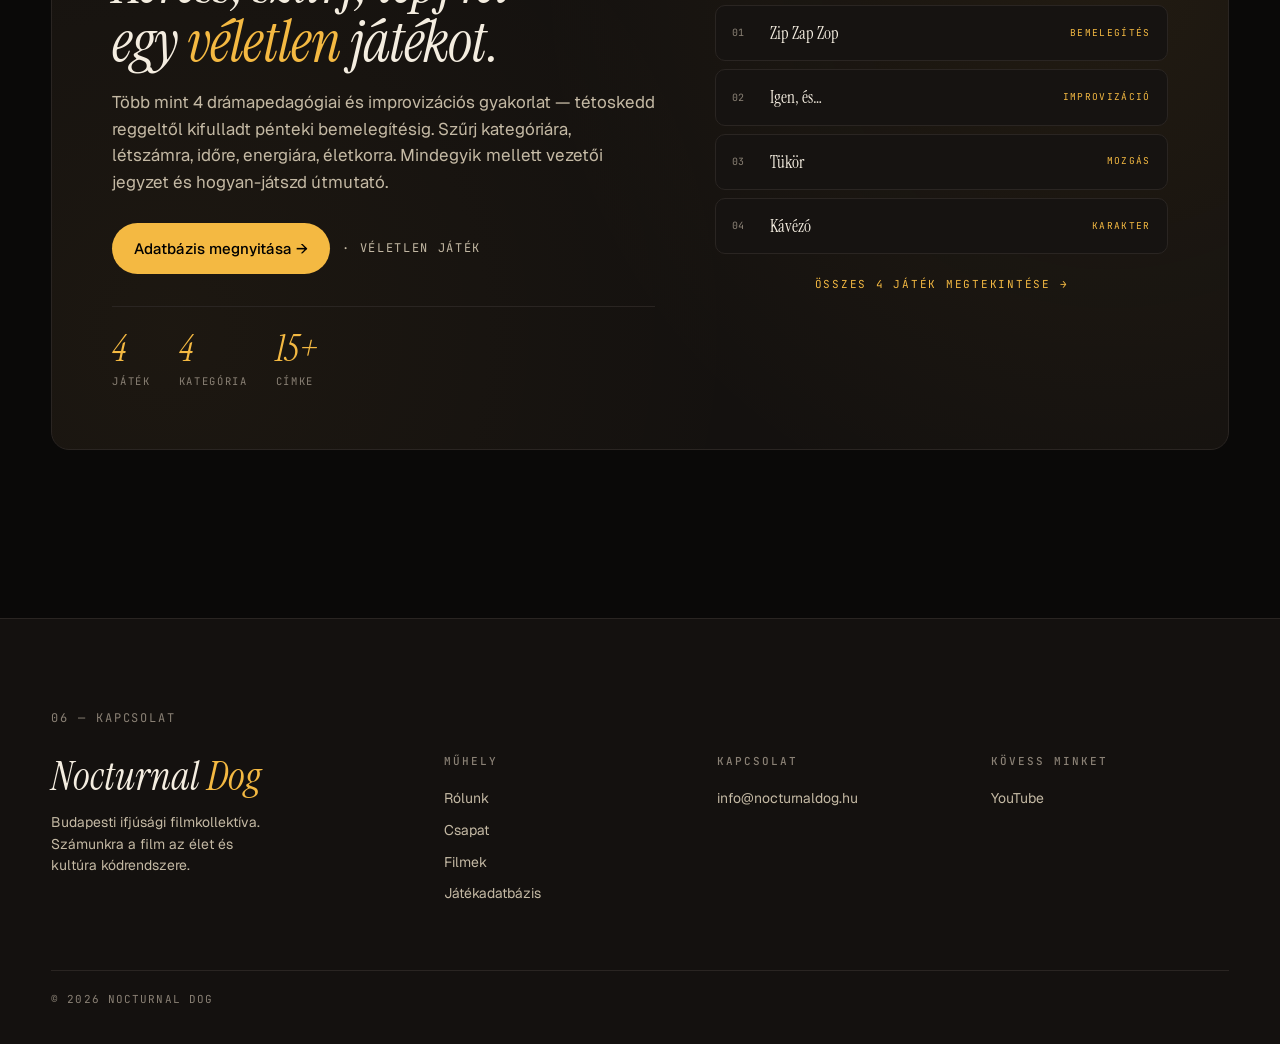
==== commit 86b7f762: "Csapat: unify section eyebrow with other headers, drop "Szabad portrék" The Csapat eyebrow used a be" ====
--- a/index.html
+++ b/index.html
@@ -98,12 +98,13 @@
       </div>
     </section>
 
-    <!-- 03 — Csapat · Szabad portrék -->
+    <!-- 03 — Csapat -->
     <!-- The Műhelyvezetők card that used to live in 02 Rólunk was replaced by
          this full portrait section. Names/roles now render from data/team.js. -->
     <section id="csapat" class="team">
       <div class="lib-intro">
-        <p class="lib-kicker"><span class="dot"></span><span>03 — Csapat · Szabad portrék</span></p>
+        <!-- Same .section-num style as the other section headers (02 Rólunk, 04 Portfólió). -->
+        <div class="section-num">03 — Csapat</div>
         <h1>Hárman tartjuk <span class="accent">a műhelyt</span>.</h1>
         <p class="lib-lead">
           2015 óta. Nem stáblista, nem fejléckép-sor — három arc, ahogy a sötétből
--- a/styles.css
+++ b/styles.css
@@ -1926,18 +1926,8 @@
   margin: 0 auto;
   padding: clamp(48px, 9vh, 110px) var(--pad) clamp(24px, 5vh, 56px);
 }
-.lib-kicker {
-  font-family: var(--mono);
-  font-size: 11.5px;
-  letter-spacing: 0.2em;
-  text-transform: uppercase;
-  color: var(--accent);
-  display: flex;
-  align-items: center;
-  gap: 10px;
-  margin-bottom: 22px;
-}
-.lib-kicker .dot { width: 6px; height: 6px; background: var(--accent); border-radius: 50%; }
+/* eyebrow uses the shared .section-num style; just space it from the heading */
+.lib-intro .section-num { margin-bottom: 22px; }
 .lib-intro h1 {
   font-family: var(--serif);
   font-style: italic;
@@ -2043,8 +2033,9 @@
   position: relative;
   z-index: 4;
 }
+/* family name sits small/faint on top, given name large below it */
+.lib-name .family { display: block; color: var(--ink-faint); font-size: 0.42em; letter-spacing: 0.02em; margin-bottom: 6px; }
 .lib-name .given { display: block; color: var(--ink); }
-.lib-name .family { display: block; color: var(--ink-faint); font-size: 0.42em; letter-spacing: 0.02em; margin-top: 6px; }
 /* pull the name across the gutter so it overlaps the portrait edge */
 .lib-person:not(:nth-child(even)) .lib-name { margin-left: clamp(-120px, -9vw, -24px); }
 .lib-person:nth-child(even) .lib-name { margin-right: clamp(-120px, -9vw, -24px); text-align: right; }
